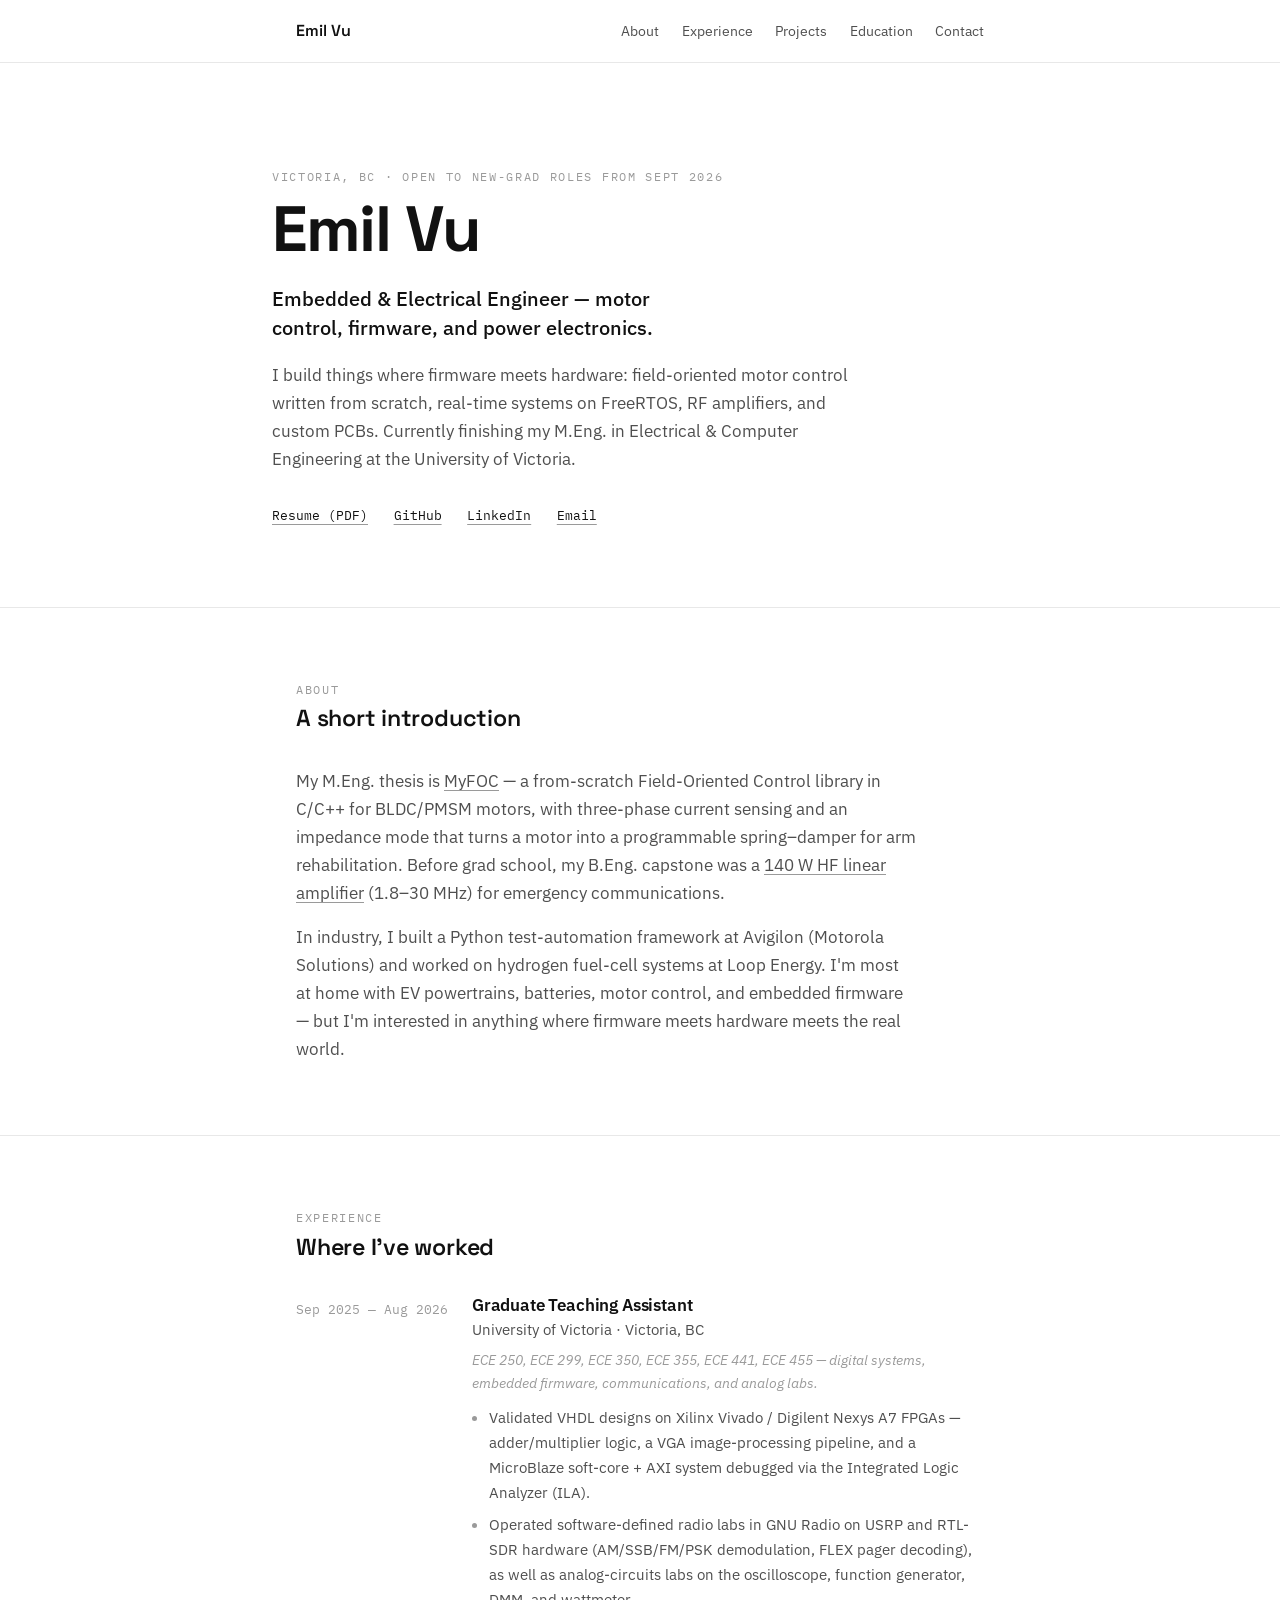
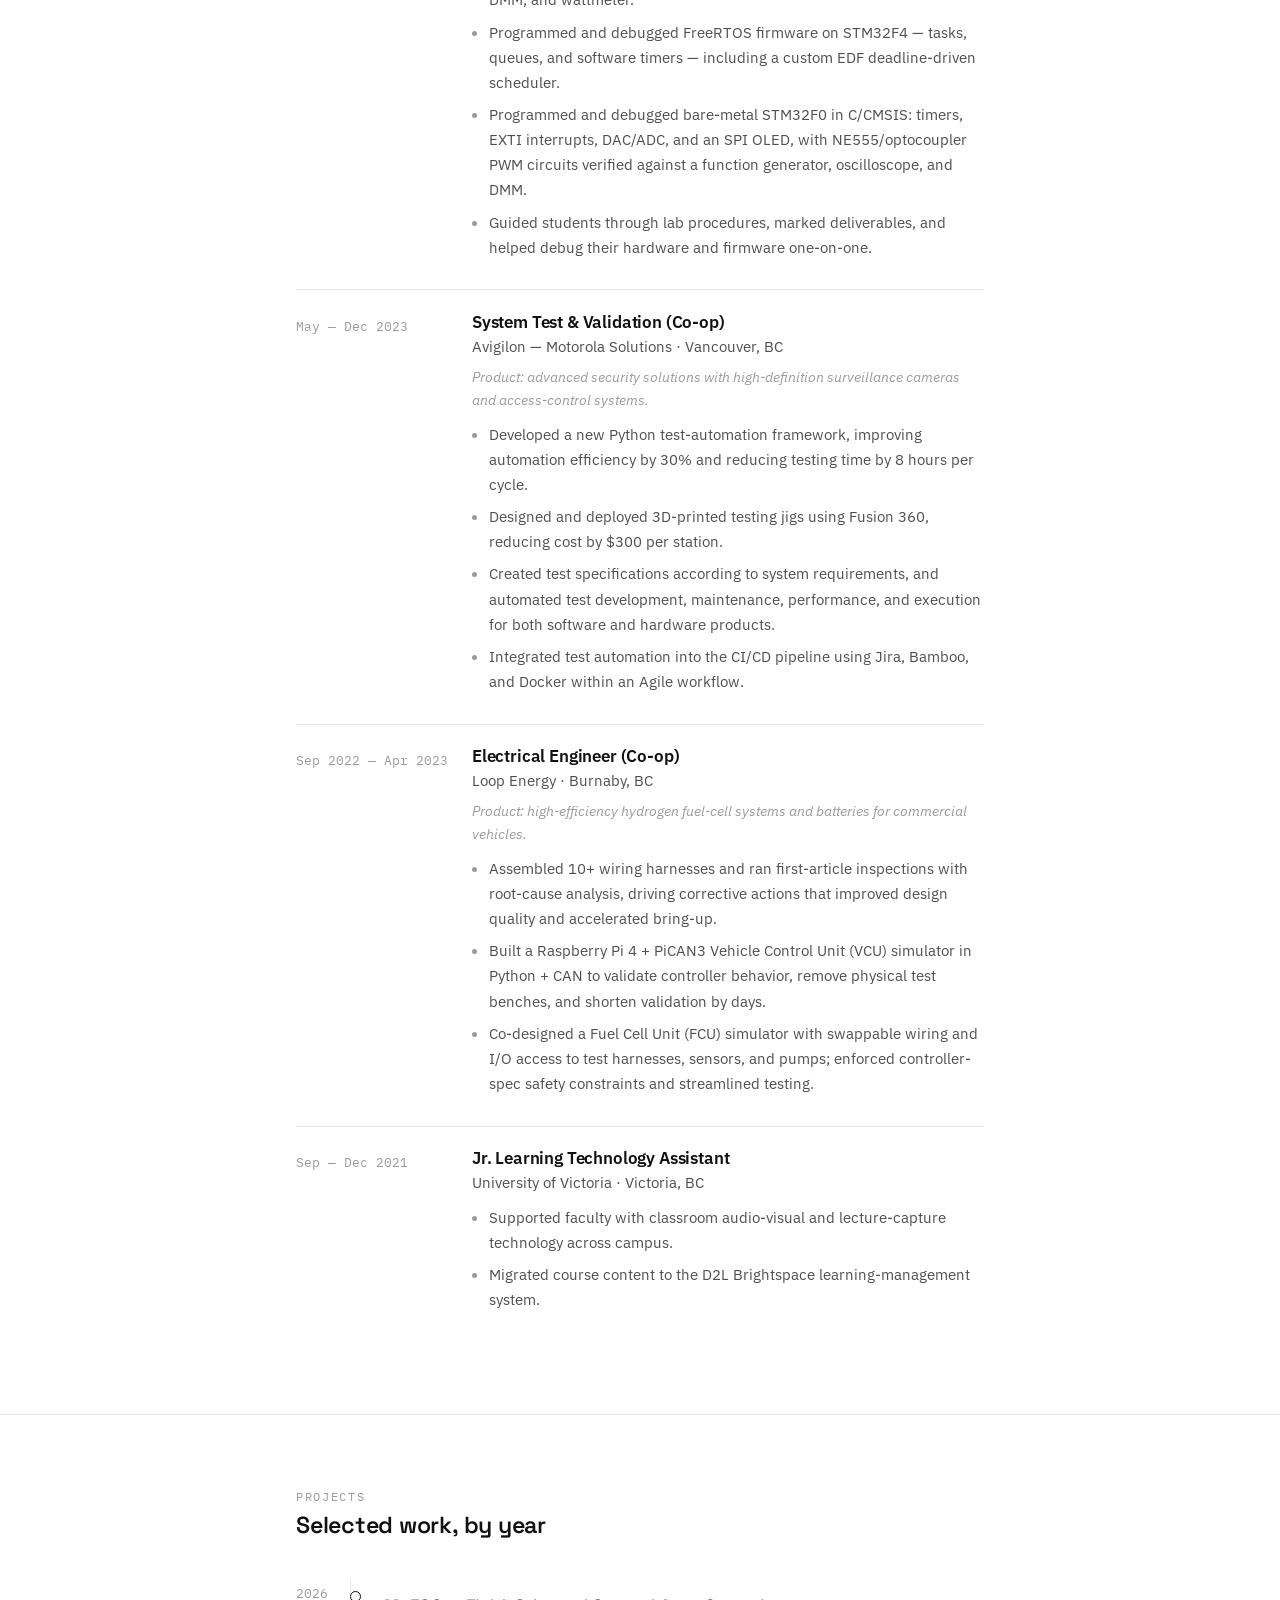
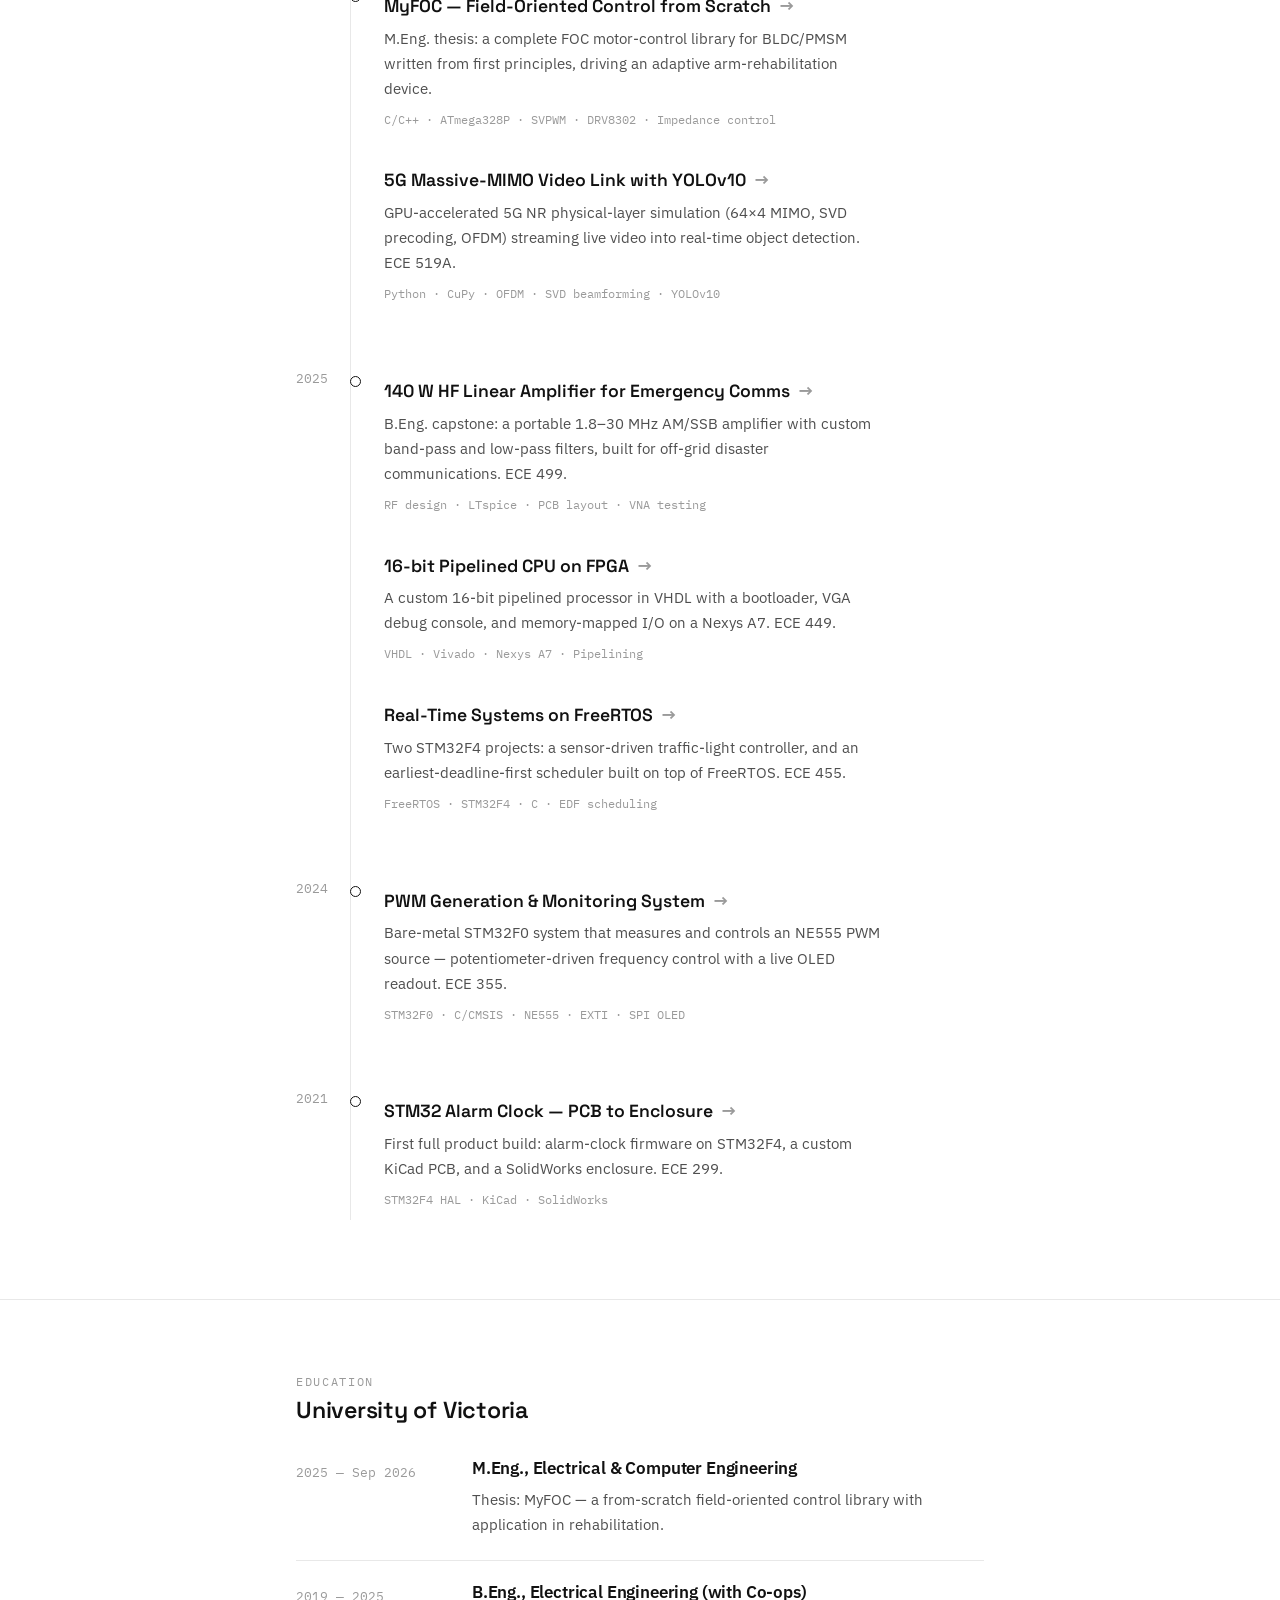
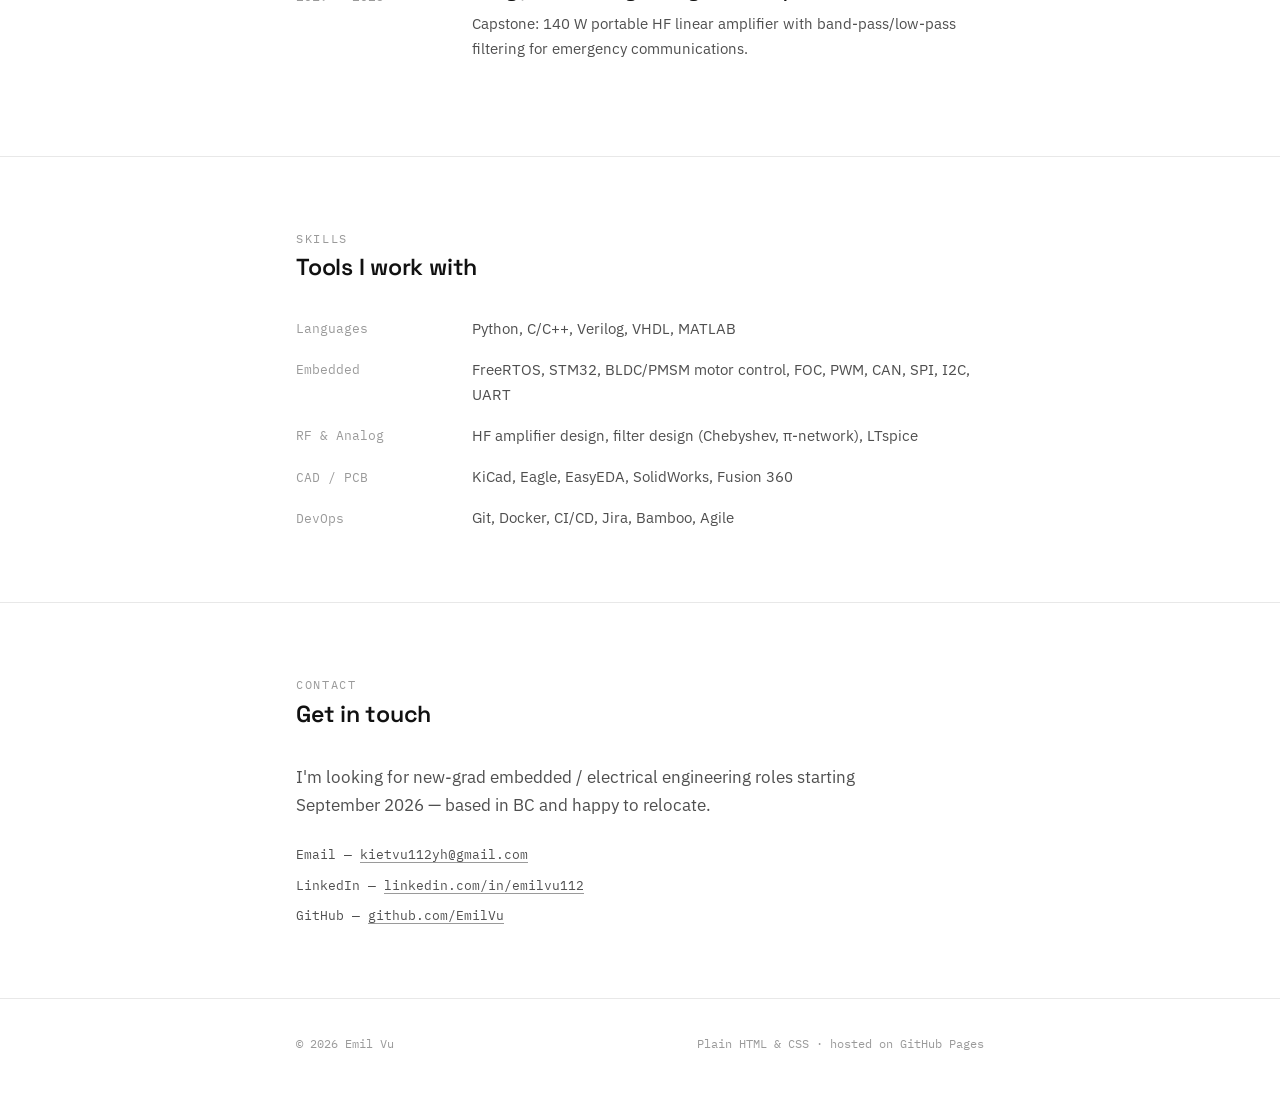
==== index.html @ d977512e "Add files via upload" ====
<!DOCTYPE html>
<html lang="en">
<head>
  <meta charset="UTF-8">
  <meta name="viewport" content="width=device-width, initial-scale=1.0">
  <title>Emil Vu — Embedded &amp; Electrical Engineer</title>
  <meta name="description" content="Emil Vu — Embedded and Electrical Engineer. Motor control (FOC), embedded firmware, and power electronics. MEng ECE at the University of Victoria, graduating September 2026.">
  <link rel="icon" type="image/svg+xml" href="assets/img/favicon.svg">
  <link rel="preconnect" href="https://fonts.googleapis.com">
  <link rel="preconnect" href="https://fonts.gstatic.com" crossorigin>
  <link href="https://fonts.googleapis.com/css2?family=Space+Grotesk:wght@500;600;700&family=IBM+Plex+Sans:wght@400;500;600&family=IBM+Plex+Mono:wght@400;500&display=swap" rel="stylesheet">
  <link rel="stylesheet" href="assets/css/style.css">
</head>
<body>

  <nav class="nav" aria-label="Main">
    <div class="nav-inner">
      <a class="nav-name" href="index.html">Emil Vu</a>
      <div class="nav-links">
        <a href="#about">About</a>
        <a href="#experience">Experience</a>
        <a href="#projects">Projects</a>
        <a href="#education">Education</a>
        <a href="#contact">Contact</a>
      </div>
    </div>
  </nav>

  <header class="hero wrap">
    <p class="kicker reveal">Victoria, BC · Open to new-grad roles from Sept 2026</p>
    <h1 class="reveal">Emil Vu</h1>
    <p class="tagline reveal">Embedded &amp; Electrical Engineer — motor control, firmware, and power electronics.</p>
    <p class="blurb reveal">
      I build things where firmware meets hardware: field-oriented motor control written
      from scratch, real-time systems on FreeRTOS, RF amplifiers, and custom PCBs.
      Currently finishing my M.Eng. in Electrical &amp; Computer Engineering at the
      University of Victoria.
    </p>
    <div class="hero-links reveal">
      <a href="assets/Emil_Vu_Resume.pdf">Resume (PDF)</a>
      <a href="https://github.com/EmilVu" target="_blank" rel="noopener">GitHub</a>
      <a href="https://linkedin.com/in/emilvu112" target="_blank" rel="noopener">LinkedIn</a>
      <a href="mailto:kietvu112yh@gmail.com">Email</a>
    </div>
  </header>

  <section id="about" class="section">
    <div class="wrap">
      <p class="kicker">About</p>
      <h2>A short introduction</h2>
      <p style="color:var(--ink-2); max-width:62ch; margin-bottom:1rem;">
        My M.Eng. thesis is <a href="projects/myfoc.html">MyFOC</a> — a from-scratch
        Field-Oriented Control library in C/C++ for BLDC/PMSM motors, with three-phase
        current sensing and an impedance mode that turns a motor into a programmable
        spring–damper for arm rehabilitation. Before grad school, my B.Eng. capstone was a
        <a href="projects/ece499-hf-amplifier.html">140&nbsp;W HF linear amplifier</a>
        (1.8–30&nbsp;MHz) for emergency communications.
      </p>
      <p style="color:var(--ink-2); max-width:62ch;">
        In industry, I built a Python test-automation framework at Avigilon (Motorola
        Solutions) and worked on hydrogen fuel-cell systems at Loop Energy. I'm most at
        home with EV powertrains, batteries, motor control, and embedded firmware — but
        I'm interested in anything where firmware meets hardware meets the real world.
      </p>
    </div>
  </section>

  <section id="experience" class="section">
    <div class="wrap">
      <p class="kicker">Experience</p>
      <h2>Where I've worked</h2>
      <div class="rows">

        <div class="row reveal">
          <div class="when">Sep 2025 — Aug 2026</div>
          <div>
            <h3>Graduate Teaching Assistant</h3>
            <p class="org">University of Victoria · Victoria, BC</p>
            <p class="product">ECE 250, ECE 299, ECE 350, ECE 355, ECE 441, ECE 455 — digital systems, embedded firmware, communications, and analog labs.</p>
            <ul>
              <li>Validated VHDL designs on Xilinx Vivado / Digilent Nexys A7 FPGAs — adder/multiplier logic, a VGA image-processing pipeline, and a MicroBlaze soft-core + AXI system debugged via the Integrated Logic Analyzer (ILA).</li>
              <li>Operated software-defined radio labs in GNU Radio on USRP and RTL-SDR hardware (AM/SSB/FM/PSK demodulation, FLEX pager decoding), as well as analog-circuits labs on the oscilloscope, function generator, DMM, and wattmeter.</li>
              <li>Programmed and debugged FreeRTOS firmware on STM32F4 — tasks, queues, and software timers — including a custom EDF deadline-driven scheduler.</li>
              <li>Programmed and debugged bare-metal STM32F0 in C/CMSIS: timers, EXTI interrupts, DAC/ADC, and an SPI OLED, with NE555/optocoupler PWM circuits verified against a function generator, oscilloscope, and DMM.</li>
              <li>Guided students through lab procedures, marked deliverables, and helped debug their hardware and firmware one-on-one.</li>
            </ul>
          </div>
        </div>

        <div class="row reveal">
          <div class="when">May — Dec 2023</div>
          <div>
            <h3>System Test &amp; Validation (Co-op)</h3>
            <p class="org">Avigilon — Motorola Solutions · Vancouver, BC</p>
            <p class="product">Product: advanced security solutions with high-definition surveillance cameras and access-control systems.</p>
            <ul>
              <li>Developed a new Python test-automation framework, improving automation efficiency by 30% and reducing testing time by 8 hours per cycle.</li>
              <li>Designed and deployed 3D-printed testing jigs using Fusion 360, reducing cost by $300 per station.</li>
              <li>Created test specifications according to system requirements, and automated test development, maintenance, performance, and execution for both software and hardware products.</li>
              <li>Integrated test automation into the CI/CD pipeline using Jira, Bamboo, and Docker within an Agile workflow.</li>
            </ul>
          </div>
        </div>

        <div class="row reveal">
          <div class="when">Sep 2022 — Apr 2023</div>
          <div>
            <h3>Electrical Engineer (Co-op)</h3>
            <p class="org">Loop Energy · Burnaby, BC</p>
            <p class="product">Product: high-efficiency hydrogen fuel-cell systems and batteries for commercial vehicles.</p>
            <ul>
              <li>Assembled 10+ wiring harnesses and ran first-article inspections with root-cause analysis, driving corrective actions that improved design quality and accelerated bring-up.</li>
              <li>Built a Raspberry Pi 4 + PiCAN3 Vehicle Control Unit (VCU) simulator in Python + CAN to validate controller behavior, remove physical test benches, and shorten validation by days.</li>
              <li>Co-designed a Fuel Cell Unit (FCU) simulator with swappable wiring and I/O access to test harnesses, sensors, and pumps; enforced controller-spec safety constraints and streamlined testing.</li>
            </ul>
          </div>
        </div>

        <div class="row reveal">
          <div class="when">Sep — Dec 2021</div>
          <div>
            <h3>Jr. Learning Technology Assistant</h3>
            <p class="org">University of Victoria · Victoria, BC</p>
            <ul>
              <li>Supported faculty with classroom audio-visual and lecture-capture technology across campus.</li>
              <li>Migrated course content to the D2L Brightspace learning-management system.</li>
            </ul>
          </div>
        </div>

      </div>
    </div>
  </section>

  <section id="projects" class="section">
    <div class="wrap">
      <p class="kicker">Projects</p>
      <h2>Selected work, by year</h2>

      <div class="timeline">

        <div class="year-group reveal">
          <span class="year">2026</span>

          <a class="proj" href="projects/myfoc.html">
            <span class="p-title">MyFOC — Field-Oriented Control from Scratch <span class="arrow">→</span></span>
            <p class="p-desc">M.Eng. thesis: a complete FOC motor-control library for BLDC/PMSM written from first principles, driving an adaptive arm-rehabilitation device.</p>
            <p class="p-tags">C/C++ · ATmega328P · SVPWM · DRV8302 · Impedance control</p>
          </a>

          <a class="proj" href="projects/ece519a-5g-mimo-yolo.html">
            <span class="p-title">5G Massive-MIMO Video Link with YOLOv10 <span class="arrow">→</span></span>
            <p class="p-desc">GPU-accelerated 5G NR physical-layer simulation (64×4 MIMO, SVD precoding, OFDM) streaming live video into real-time object detection. ECE 519A.</p>
            <p class="p-tags">Python · CuPy · OFDM · SVD beamforming · YOLOv10</p>
          </a>
        </div>

        <div class="year-group reveal">
          <span class="year">2025</span>

          <a class="proj" href="projects/ece499-hf-amplifier.html">
            <span class="p-title">140 W HF Linear Amplifier for Emergency Comms <span class="arrow">→</span></span>
            <p class="p-desc">B.Eng. capstone: a portable 1.8–30 MHz AM/SSB amplifier with custom band-pass and low-pass filters, built for off-grid disaster communications. ECE 499.</p>
            <p class="p-tags">RF design · LTspice · PCB layout · VNA testing</p>
          </a>

          <a class="proj" href="projects/ece449-custom-cpu.html">
            <span class="p-title">16-bit Pipelined CPU on FPGA <span class="arrow">→</span></span>
            <p class="p-desc">A custom 16-bit pipelined processor in VHDL with a bootloader, VGA debug console, and memory-mapped I/O on a Nexys A7. ECE 449.</p>
            <p class="p-tags">VHDL · Vivado · Nexys A7 · Pipelining</p>
          </a>

          <a class="proj" href="projects/ece455-real-time-systems.html">
            <span class="p-title">Real-Time Systems on FreeRTOS <span class="arrow">→</span></span>
            <p class="p-desc">Two STM32F4 projects: a sensor-driven traffic-light controller, and an earliest-deadline-first scheduler built on top of FreeRTOS. ECE 455.</p>
            <p class="p-tags">FreeRTOS · STM32F4 · C · EDF scheduling</p>
          </a>
        </div>

        <div class="year-group reveal">
          <span class="year">2024</span>

          <a class="proj" href="projects/ece355-pwm-system.html">
            <span class="p-title">PWM Generation &amp; Monitoring System <span class="arrow">→</span></span>
            <p class="p-desc">Bare-metal STM32F0 system that measures and controls an NE555 PWM source — potentiometer-driven frequency control with a live OLED readout. ECE 355.</p>
            <p class="p-tags">STM32F0 · C/CMSIS · NE555 · EXTI · SPI OLED</p>
          </a>
        </div>

        <div class="year-group reveal">
          <span class="year">2021</span>

          <a class="proj" href="projects/ece299-alarm-clock.html">
            <span class="p-title">STM32 Alarm Clock — PCB to Enclosure <span class="arrow">→</span></span>
            <p class="p-desc">First full product build: alarm-clock firmware on STM32F4, a custom KiCad PCB, and a SolidWorks enclosure. ECE 299.</p>
            <p class="p-tags">STM32F4 HAL · KiCad · SolidWorks</p>
          </a>
        </div>

      </div>
    </div>
  </section>

  <section id="education" class="section">
    <div class="wrap">
      <p class="kicker">Education</p>
      <h2>University of Victoria</h2>
      <div class="rows">
        <div class="row reveal">
          <div class="when">2025 — Sep 2026</div>
          <div>
            <h3>M.Eng., Electrical &amp; Computer Engineering</h3>
            <p class="desc">Thesis: MyFOC — a from-scratch field-oriented control library with application in rehabilitation.</p>
          </div>
        </div>
        <div class="row reveal">
          <div class="when">2019 — 2025</div>
          <div>
            <h3>B.Eng., Electrical Engineering (with Co-ops)</h3>
            <p class="desc">Capstone: 140 W portable HF linear amplifier with band-pass/low-pass filtering for emergency communications.</p>
          </div>
        </div>
      </div>
    </div>
  </section>

  <section id="skills" class="section">
    <div class="wrap">
      <p class="kicker">Skills</p>
      <h2>Tools I work with</h2>
      <div class="skills">
        <div class="skill reveal"><span class="k">Languages</span><span class="v">Python, C/C++, Verilog, VHDL, MATLAB</span></div>
        <div class="skill reveal"><span class="k">Embedded</span><span class="v">FreeRTOS, STM32, BLDC/PMSM motor control, FOC, PWM, CAN, SPI, I2C, UART</span></div>
        <div class="skill reveal"><span class="k">RF &amp; Analog</span><span class="v">HF amplifier design, filter design (Chebyshev, π-network), LTspice</span></div>
        <div class="skill reveal"><span class="k">CAD / PCB</span><span class="v">KiCad, Eagle, EasyEDA, SolidWorks, Fusion 360</span></div>
        <div class="skill reveal"><span class="k">DevOps</span><span class="v">Git, Docker, CI/CD, Jira, Bamboo, Agile</span></div>
      </div>
    </div>
  </section>

  <section id="contact" class="section">
    <div class="wrap">
      <p class="kicker">Contact</p>
      <h2>Get in touch</h2>
      <p style="color:var(--ink-2); max-width:56ch; margin-bottom:1.6rem;">
        I'm looking for new-grad embedded / electrical engineering roles starting
        September 2026 — based in BC and happy to relocate.
      </p>
      <div class="contact-list">
        <p class="mono">Email — <a href="mailto:kietvu112yh@gmail.com">kietvu112yh@gmail.com</a></p>
        <p class="mono">LinkedIn — <a href="https://linkedin.com/in/emilvu112" target="_blank" rel="noopener">linkedin.com/in/emilvu112</a></p>
        <p class="mono">GitHub — <a href="https://github.com/EmilVu" target="_blank" rel="noopener">github.com/EmilVu</a></p>
      </div>
    </div>
  </section>

  <footer class="footer">
    <div class="wrap">
      <p>© <span id="year">2026</span> Emil Vu</p>
      <p>Plain HTML &amp; CSS · hosted on GitHub Pages</p>
    </div>
  </footer>

  <script src="assets/js/main.js"></script>
</body>
</html>
---- assets/css/style.css ----
/* ============================================================
   Emil Vu — Portfolio
   Plain CSS, no build step. Edit freely.
   Palette: strict black & white.
   Type: Space Grotesk (display) · IBM Plex Sans (body) · IBM Plex Mono (meta)
   ============================================================ */

:root {
  --bg:      #ffffff;
  --ink:     #111111;   /* primary text */
  --ink-2:   #4f4f4f;   /* secondary text */
  --ink-3:   #9a9a9a;   /* meta / faint */
  --line:    #e8e8e8;   /* hairlines */
  --hover:   #fafafa;   /* row hover wash */

  --font-display: "Space Grotesk", sans-serif;
  --font-body:    "IBM Plex Sans", sans-serif;
  --font-mono:    "IBM Plex Mono", monospace;

  --w: 46rem;           /* content column */
  --pad: 1.5rem;
}

/* ---------- base ---------- */
* { box-sizing: border-box; margin: 0; padding: 0; }

html { scroll-behavior: smooth; }
@media (prefers-reduced-motion: reduce) {
  html { scroll-behavior: auto; }
}

body {
  background: var(--bg);
  color: var(--ink);
  font-family: var(--font-body);
  font-size: 1.0625rem;              /* 17px */
  line-height: 1.65;
  -webkit-font-smoothing: antialiased;
}

.wrap { max-width: var(--w); margin: 0 auto; padding: 0 var(--pad); }

a { color: inherit; text-decoration: none; }
p a, li a, .link {
  text-decoration: underline;
  text-underline-offset: 3px;
  text-decoration-color: var(--ink-3);
  transition: text-decoration-color .15s ease;
}
p a:hover, li a:hover, .link:hover { text-decoration-color: var(--ink); }

:focus-visible { outline: 2px solid var(--ink); outline-offset: 3px; border-radius: 2px; }

::selection { background: var(--ink); color: var(--bg); }

img, video { max-width: 100%; height: auto; display: block; }

/* ---------- type ---------- */
h1, h2, h3 { font-family: var(--font-display); font-weight: 600; line-height: 1.15; letter-spacing: -0.01em; }

.kicker {
  font-family: var(--font-mono);
  font-size: .75rem;
  letter-spacing: .14em;
  text-transform: uppercase;
  color: var(--ink-3);
}

.mono { font-family: var(--font-mono); font-size: .8125rem; color: var(--ink-2); }

/* ---------- nav ---------- */
.nav {
  border-bottom: 1px solid var(--line);
  background: var(--bg);
}
.nav-inner {
  display: flex; align-items: baseline; justify-content: space-between;
  gap: 1rem; flex-wrap: wrap;
  padding: 1.1rem var(--pad);
  max-width: var(--w); margin: 0 auto;
}
.nav-name { font-family: var(--font-display); font-weight: 600; font-size: 1rem; }
.nav-links { display: flex; gap: 1.4rem; flex-wrap: wrap; }
.nav-links a {
  font-size: .875rem; color: var(--ink-2);
  transition: color .15s ease;
}
.nav-links a:hover, .nav-links a[aria-current="page"] { color: var(--ink); }

/* ---------- hero ---------- */
.hero { padding: 6.5rem 0 5rem; }
.hero h1 {
  font-size: clamp(2.6rem, 7vw, 4rem);
  font-weight: 700;
  letter-spacing: -0.02em;
  margin: .4rem 0 1.1rem;
}
.hero .tagline { font-size: 1.25rem; color: var(--ink); max-width: 34ch; line-height: 1.45; font-weight: 500; }
.hero .blurb { margin-top: 1.2rem; color: var(--ink-2); max-width: 58ch; }
.hero-links { margin-top: 2rem; display: flex; gap: 1.6rem; flex-wrap: wrap; }
.hero-links a {
  font-family: var(--font-mono); font-size: .8125rem;
  text-decoration: underline; text-underline-offset: 4px;
  text-decoration-color: var(--ink-3);
}
.hero-links a:hover { text-decoration-color: var(--ink); }

/* ---------- sections ---------- */
.section { padding: 4.5rem 0; border-top: 1px solid var(--line); }
.section h2 { font-size: 1.45rem; margin: .35rem 0 2.2rem; }

/* ---------- experience & education rows ---------- */
.rows { display: grid; gap: 0; }
.row {
  display: grid;
  grid-template-columns: 9.5rem 1fr;
  gap: 1.5rem;
  padding: 1.4rem 0;
  border-top: 1px solid var(--line);
}
.rows .row:first-child { border-top: none; padding-top: 0; }
.row .when { font-family: var(--font-mono); font-size: .8125rem; color: var(--ink-3); padding-top: .2rem; }
.row h3 { font-size: 1.05rem; font-weight: 600; font-family: var(--font-body); }
.row .org { color: var(--ink-2); font-size: .95rem; margin-top: .1rem; }
.row .desc { color: var(--ink-2); margin-top: .55rem; font-size: .95rem; max-width: 56ch; }
.row .product { color: var(--ink-3); font-size: .875rem; margin-top: .45rem; font-style: italic; }
.row ul { margin: .6rem 0 0 1.05rem; color: var(--ink-2); font-size: .95rem; max-width: 58ch; }
.row li { margin-bottom: .45rem; }
.row li::marker { color: var(--ink-3); }

/* ---------- projects timeline (the year spine) ---------- */
.timeline { position: relative; padding-left: 5.5rem; }
.timeline::before {
  content: "";
  position: absolute; left: 3.4rem; top: .4rem; bottom: .4rem;
  width: 1px; background: var(--line);
}
.year-group { position: relative; padding: 0 0 2.4rem; }
.year-group:last-child { padding-bottom: 0; }
.year {
  position: absolute; left: -5.5rem; top: .55rem;
  width: 3.4rem;
  font-family: var(--font-mono); font-size: .8125rem; color: var(--ink-3);
}
.year-group::before {           /* tick on the spine */
  content: "";
  position: absolute; left: -2.1rem; top: 1.05rem;
  width: 9px; height: 9px; border-radius: 50%;
  background: var(--bg); border: 1.5px solid var(--ink);
}

.proj {
  display: block;
  padding: 1.05rem 1.1rem;
  margin: 0 -1.1rem;
  border-radius: 6px;
  transition: background .15s ease;
}
.proj:hover { background: var(--hover); }
.proj + .proj { margin-top: .15rem; }
.proj .p-title {
  font-family: var(--font-display); font-weight: 600; font-size: 1.1rem;
  display: flex; align-items: baseline; gap: .5rem;
}
.proj .p-title .arrow { font-family: var(--font-body); color: var(--ink-3); transition: transform .15s ease, color .15s ease; }
.proj:hover .arrow { transform: translateX(3px); color: var(--ink); }
.proj .p-desc { color: var(--ink-2); font-size: .95rem; margin-top: .3rem; max-width: 56ch; }
.proj .p-tags { margin-top: .55rem; font-family: var(--font-mono); font-size: .75rem; color: var(--ink-3); }

/* ---------- skills ---------- */
.skills { display: grid; gap: 1rem; }
.skill { display: grid; grid-template-columns: 9.5rem 1fr; gap: 1.5rem; }
.skill .k { font-family: var(--font-mono); font-size: .8125rem; color: var(--ink-3); padding-top: .15rem; }
.skill .v { color: var(--ink-2); font-size: .95rem; }

/* ---------- contact ---------- */
.contact-list { display: grid; gap: .55rem; }
.contact-list .mono a { text-decoration: underline; text-underline-offset: 3px; text-decoration-color: var(--ink-3); }
.contact-list .mono a:hover { text-decoration-color: var(--ink); }

/* ---------- footer ---------- */
.footer { border-top: 1px solid var(--line); padding: 2.2rem 0 3rem; }
.footer .wrap { display: flex; justify-content: space-between; gap: 1rem; flex-wrap: wrap; }
.footer p { font-family: var(--font-mono); font-size: .75rem; color: var(--ink-3); }

/* ============================================================
   Project pages
   ============================================================ */
.crumb { padding: 2.2rem 0 0; }
.crumb a { font-family: var(--font-mono); font-size: .8125rem; color: var(--ink-2); }
.crumb a:hover { color: var(--ink); }

.p-head { padding: 2.2rem 0 2.6rem; }
.p-head h1 { font-size: clamp(1.9rem, 5vw, 2.6rem); margin: .5rem 0 .9rem; letter-spacing: -0.015em; }
.p-head .dek { color: var(--ink-2); font-size: 1.1rem; max-width: 56ch; }

.figure { margin: 0 0 2.8rem; }
.figure img, .figure video { border: 1px solid var(--line); border-radius: 6px; width: 100%; }
.figure img.tall { max-height: 560px; width: auto; margin: 0 auto; }
.figure figcaption { font-family: var(--font-mono); font-size: .75rem; color: var(--ink-3); margin-top: .6rem; }

.p-body { padding-bottom: 1rem; }
.p-body h2 { font-size: 1.2rem; margin: 2.6rem 0 1rem; }
.p-body p { color: var(--ink-2); margin-bottom: 1rem; max-width: 62ch; }
.p-body ul { margin: 0 0 1rem 1.1rem; color: var(--ink-2); max-width: 62ch; }
.p-body li { margin-bottom: .45rem; }
.p-body li::marker { color: var(--ink-3); }

.tags { display: flex; flex-wrap: wrap; gap: .5rem; margin: 1.4rem 0 .4rem; }
.tag {
  font-family: var(--font-mono); font-size: .75rem; color: var(--ink-2);
  border: 1px solid var(--line); border-radius: 999px;
  padding: .28rem .7rem;
}

/* files & downloads */
.files { margin: 1rem 0 0; }
.file {
  display: grid;
  grid-template-columns: 1fr auto auto;
  gap: 1rem; align-items: baseline;
  padding: .8rem .2rem;
  border-top: 1px solid var(--line);
}
.files .file:last-child { border-bottom: 1px solid var(--line); }
.file .f-name a { text-decoration: underline; text-underline-offset: 3px; text-decoration-color: var(--ink-3); }
.file .f-name a:hover { text-decoration-color: var(--ink); }
.file .f-kind, .file .f-size { font-family: var(--font-mono); font-size: .75rem; color: var(--ink-3); white-space: nowrap; }
.files-note { font-family: var(--font-mono); font-size: .75rem; color: var(--ink-3); margin-top: .8rem; }

/* prev / next */
.pager { display: flex; justify-content: space-between; gap: 1rem; border-top: 1px solid var(--line); margin-top: 3.5rem; padding: 1.6rem 0 0; }
.pager a { font-family: var(--font-mono); font-size: .8125rem; color: var(--ink-2); }
.pager a:hover { color: var(--ink); }
.pager .spacer { flex: 1; }

/* ---------- reveal on scroll ---------- */
.reveal { opacity: 0; transform: translateY(14px); transition: opacity .5s ease, transform .5s ease; }
.reveal.in { opacity: 1; transform: none; }
@media (prefers-reduced-motion: reduce) {
  .reveal { opacity: 1; transform: none; transition: none; }
}

/* ---------- responsive ---------- */
@media (max-width: 40rem) {
  .hero { padding: 4rem 0 3.5rem; }
  .row, .skill { grid-template-columns: 1fr; gap: .25rem; }
  .row .when { padding-top: 0; }
  .timeline { padding-left: 0; }
  .timeline::before { display: none; }
  .year-group::before { display: none; }
  .year { position: static; width: auto; display: block; margin-bottom: .5rem; padding-bottom: .4rem; border-bottom: 1px solid var(--line); }
  .proj { margin: 0 -.6rem; padding: .9rem .6rem; }
  .file { grid-template-columns: 1fr; gap: .15rem; }
}
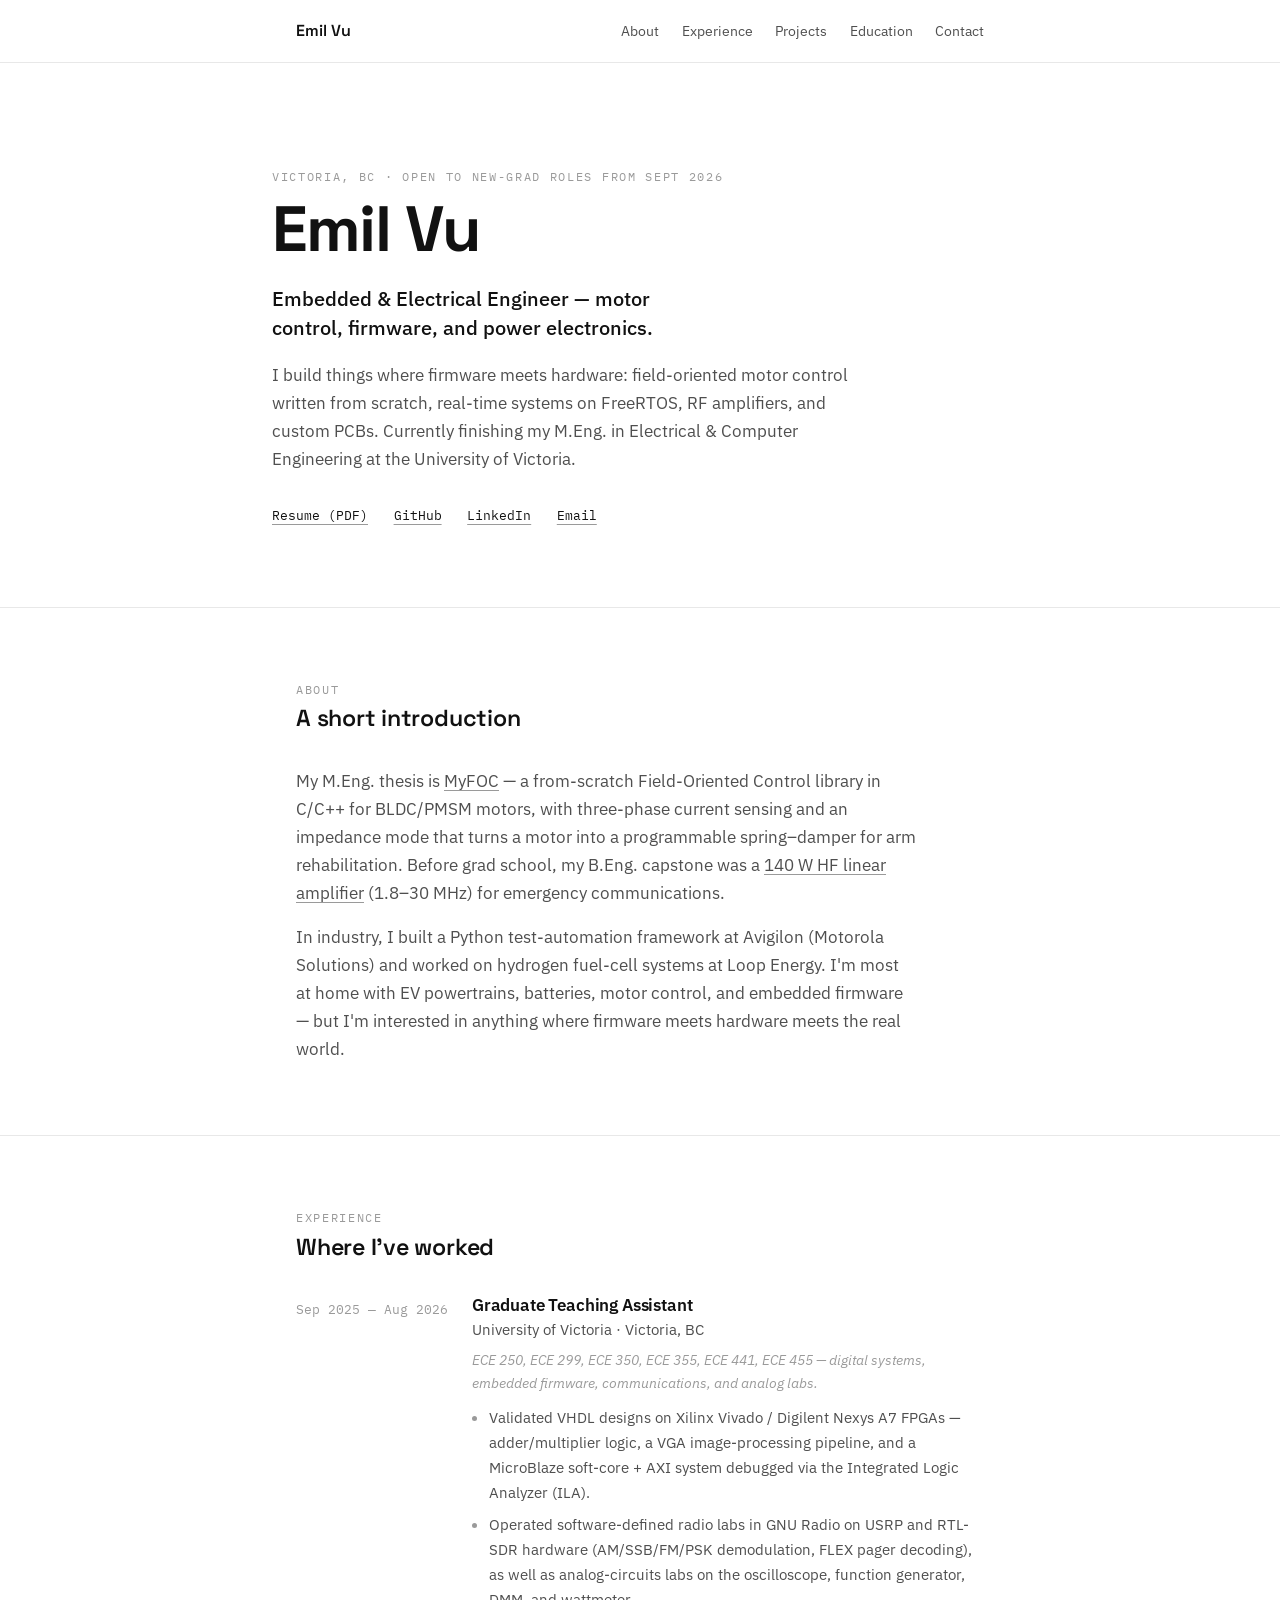
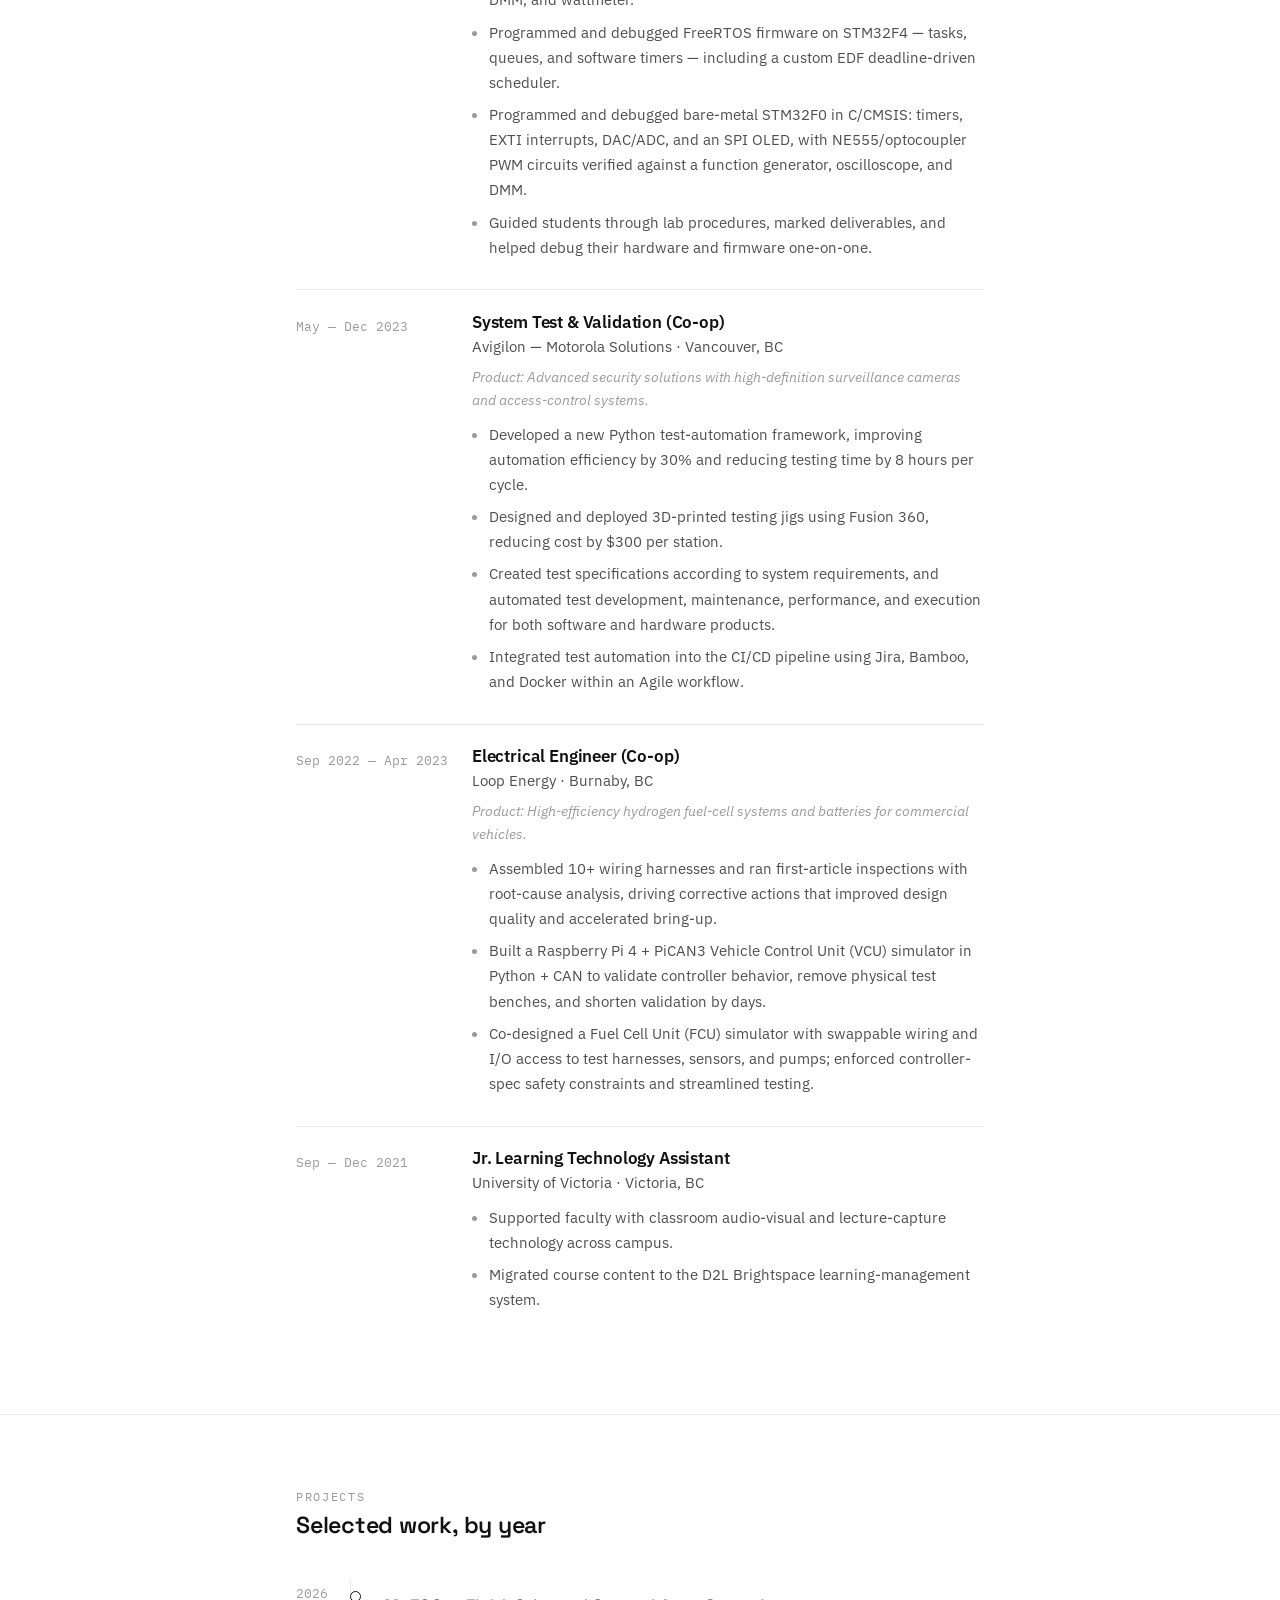
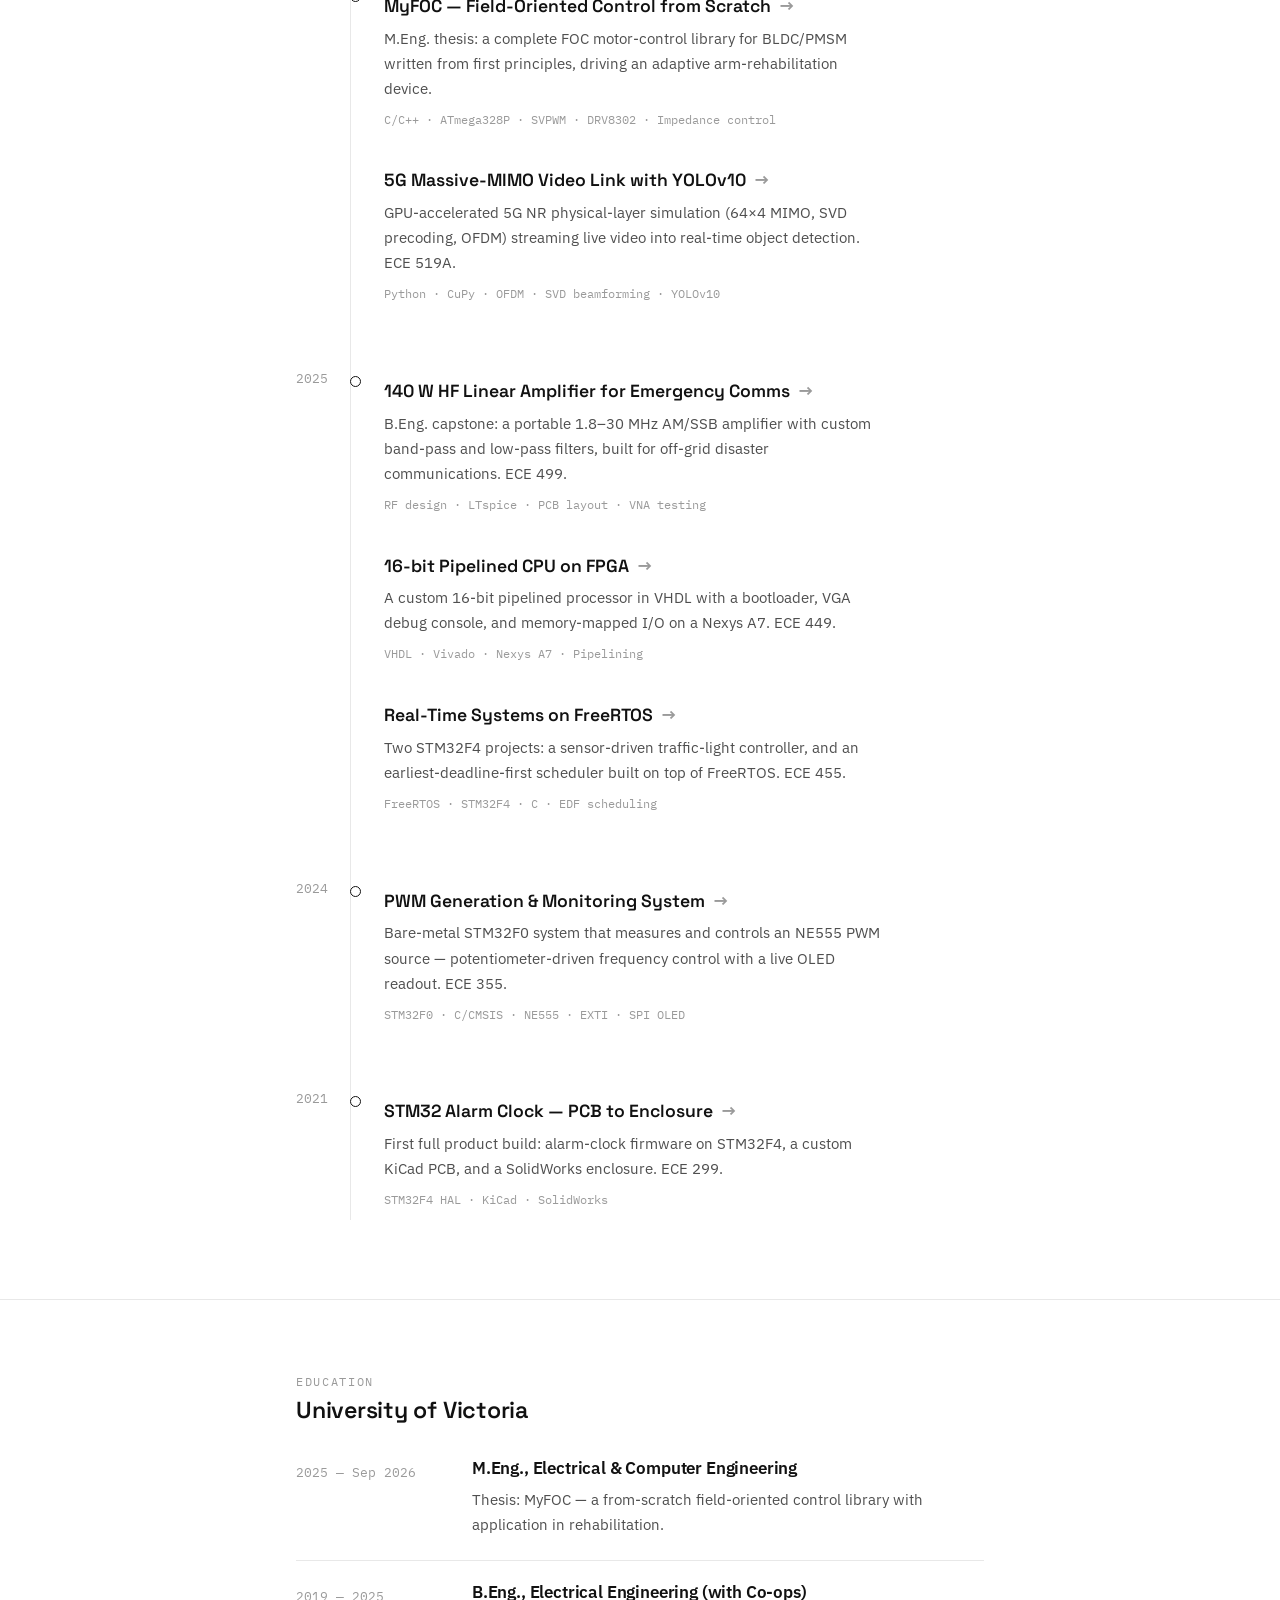
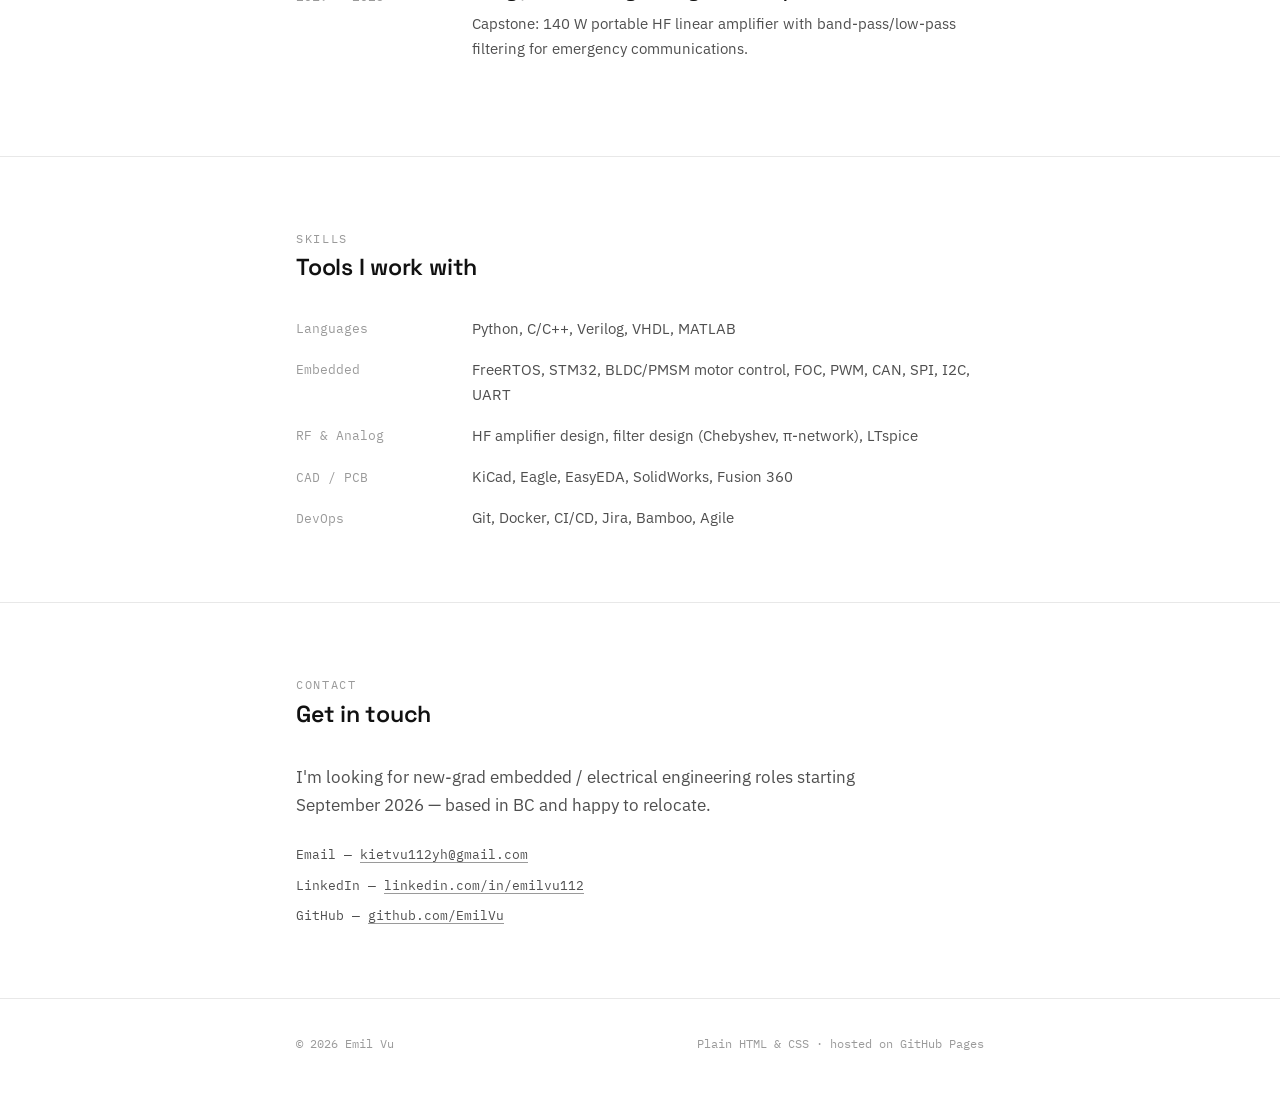
==== commit 481a5aa4: "Correct capitalization in product descriptions" ====
--- a/index.html
+++ b/index.html
@@ -92,7 +92,7 @@
           <div>
             <h3>System Test &amp; Validation (Co-op)</h3>
             <p class="org">Avigilon — Motorola Solutions · Vancouver, BC</p>
-            <p class="product">Product: advanced security solutions with high-definition surveillance cameras and access-control systems.</p>
+            <p class="product">Product: Advanced security solutions with high-definition surveillance cameras and access-control systems.</p>
             <ul>
               <li>Developed a new Python test-automation framework, improving automation efficiency by 30% and reducing testing time by 8 hours per cycle.</li>
               <li>Designed and deployed 3D-printed testing jigs using Fusion 360, reducing cost by $300 per station.</li>
@@ -107,7 +107,7 @@
           <div>
             <h3>Electrical Engineer (Co-op)</h3>
             <p class="org">Loop Energy · Burnaby, BC</p>
-            <p class="product">Product: high-efficiency hydrogen fuel-cell systems and batteries for commercial vehicles.</p>
+            <p class="product">Product: High-efficiency hydrogen fuel-cell systems and batteries for commercial vehicles.</p>
             <ul>
               <li>Assembled 10+ wiring harnesses and ran first-article inspections with root-cause analysis, driving corrective actions that improved design quality and accelerated bring-up.</li>
               <li>Built a Raspberry Pi 4 + PiCAN3 Vehicle Control Unit (VCU) simulator in Python + CAN to validate controller behavior, remove physical test benches, and shorten validation by days.</li>
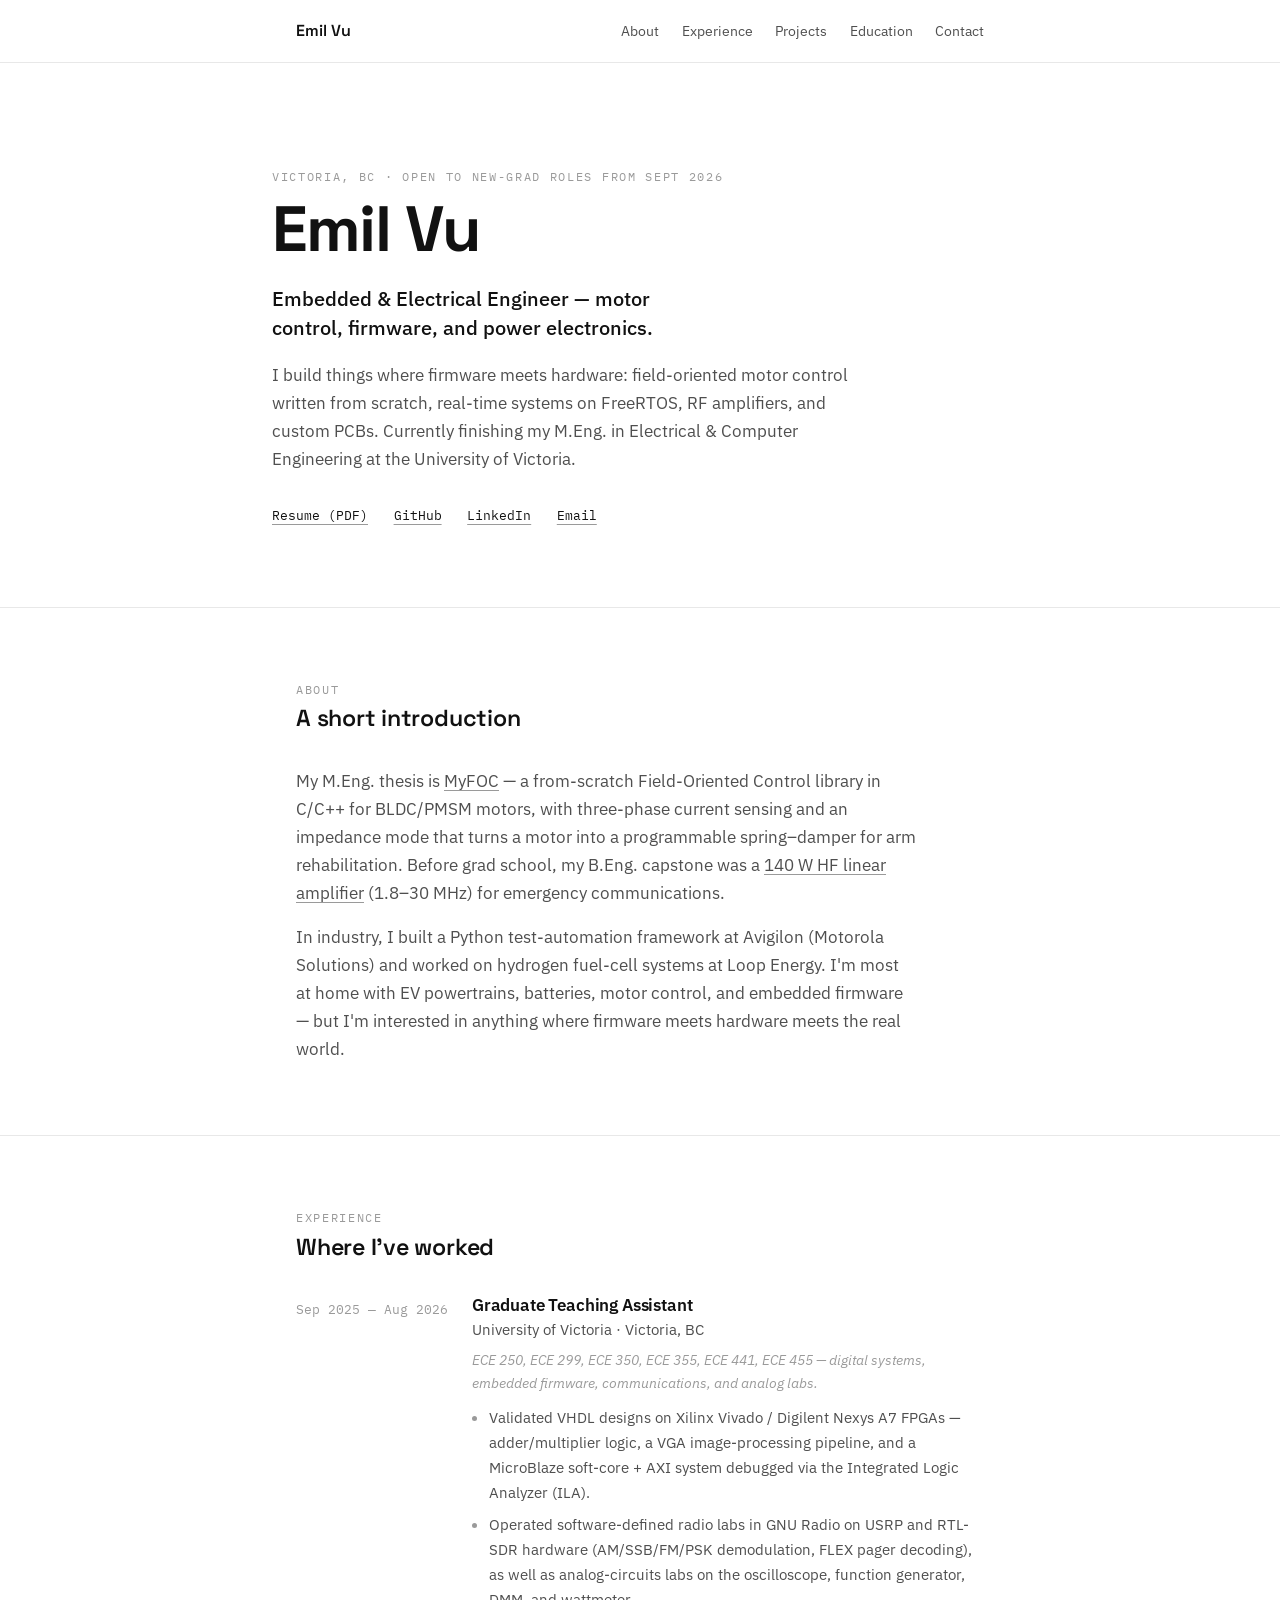
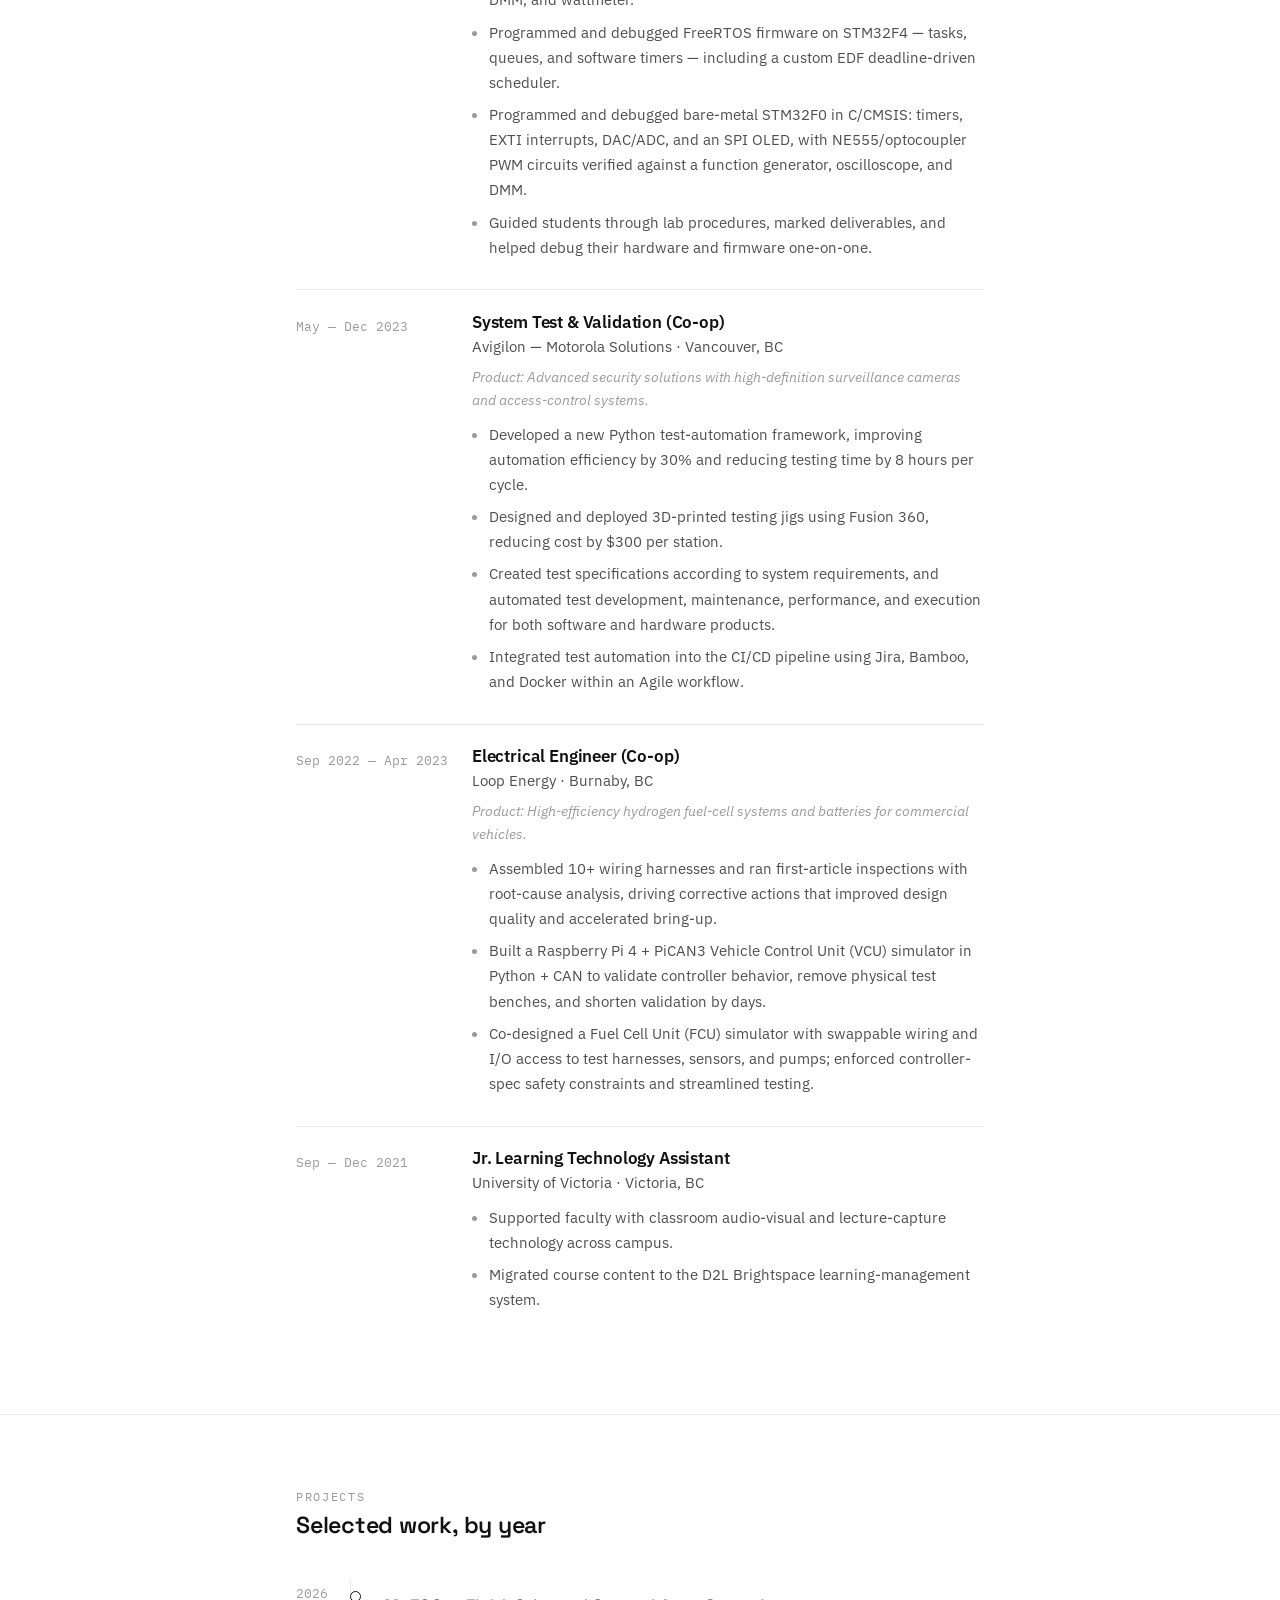
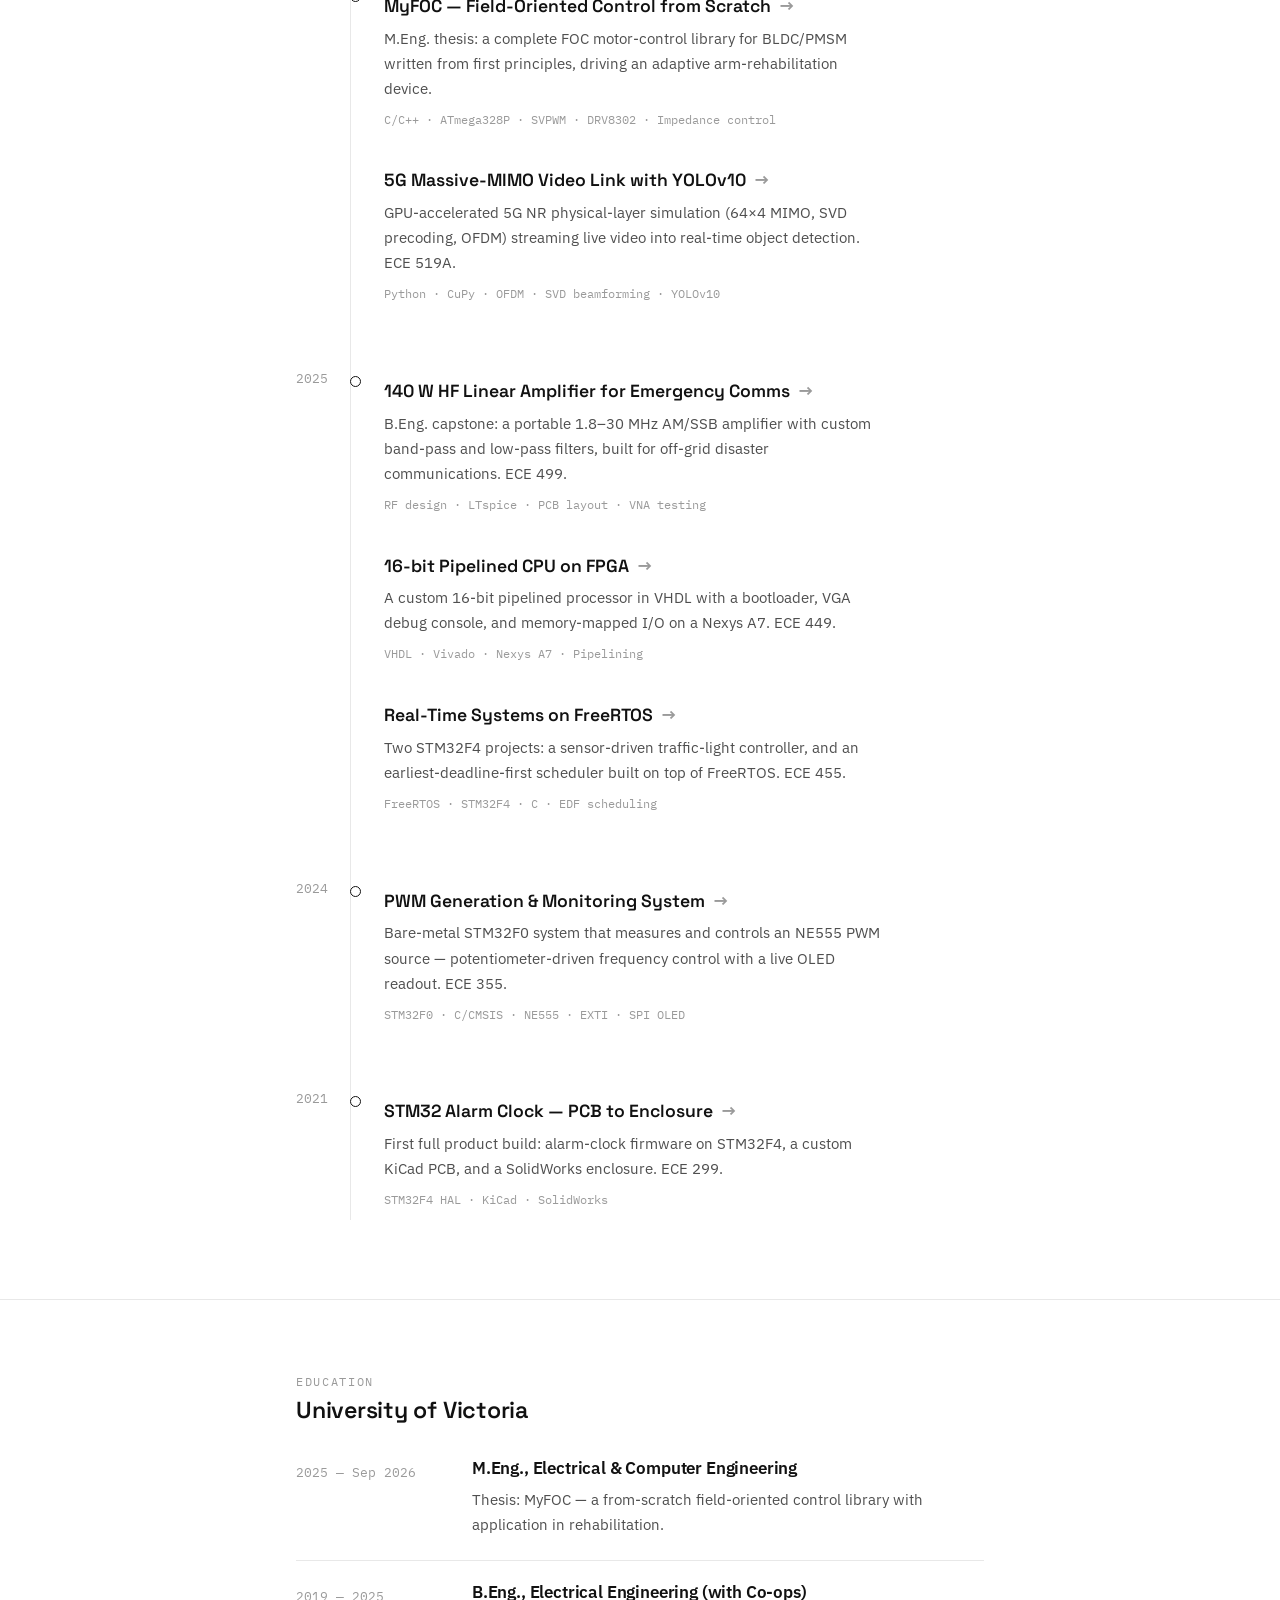
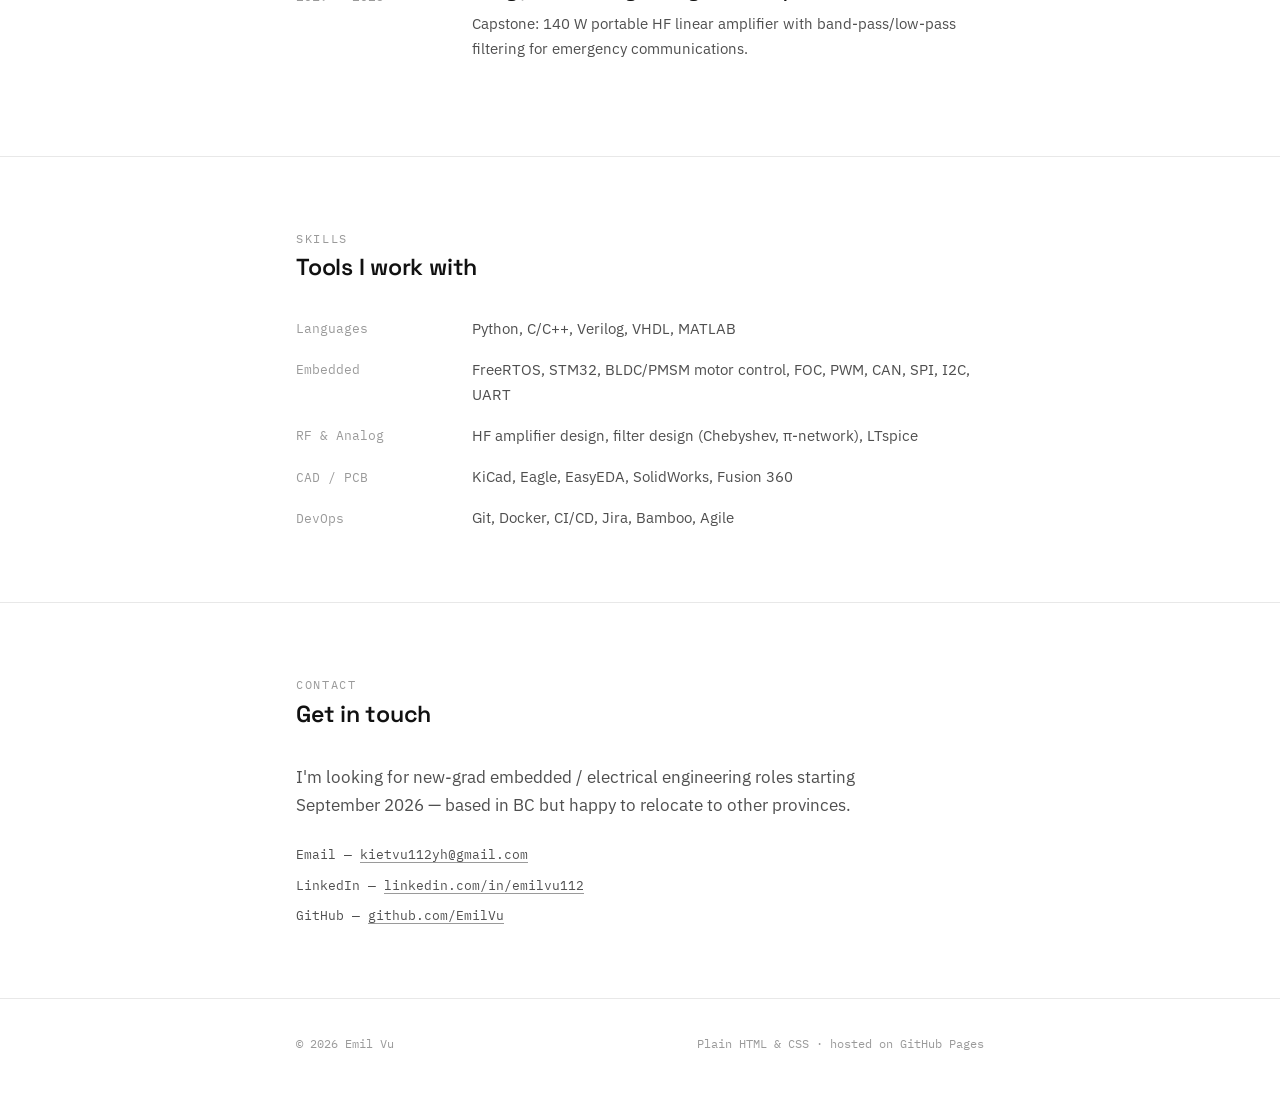
==== commit a02b3d85: "Clarify relocation statement in contact section Updated relocation statement for clarity." ====
--- a/index.html
+++ b/index.html
@@ -244,7 +244,7 @@
       <h2>Get in touch</h2>
       <p style="color:var(--ink-2); max-width:56ch; margin-bottom:1.6rem;">
         I'm looking for new-grad embedded / electrical engineering roles starting
-        September 2026 — based in BC and happy to relocate.
+        September 2026 — based in BC but happy to relocate to other provinces.
       </p>
       <div class="contact-list">
         <p class="mono">Email — <a href="mailto:kietvu112yh@gmail.com">kietvu112yh@gmail.com</a></p>
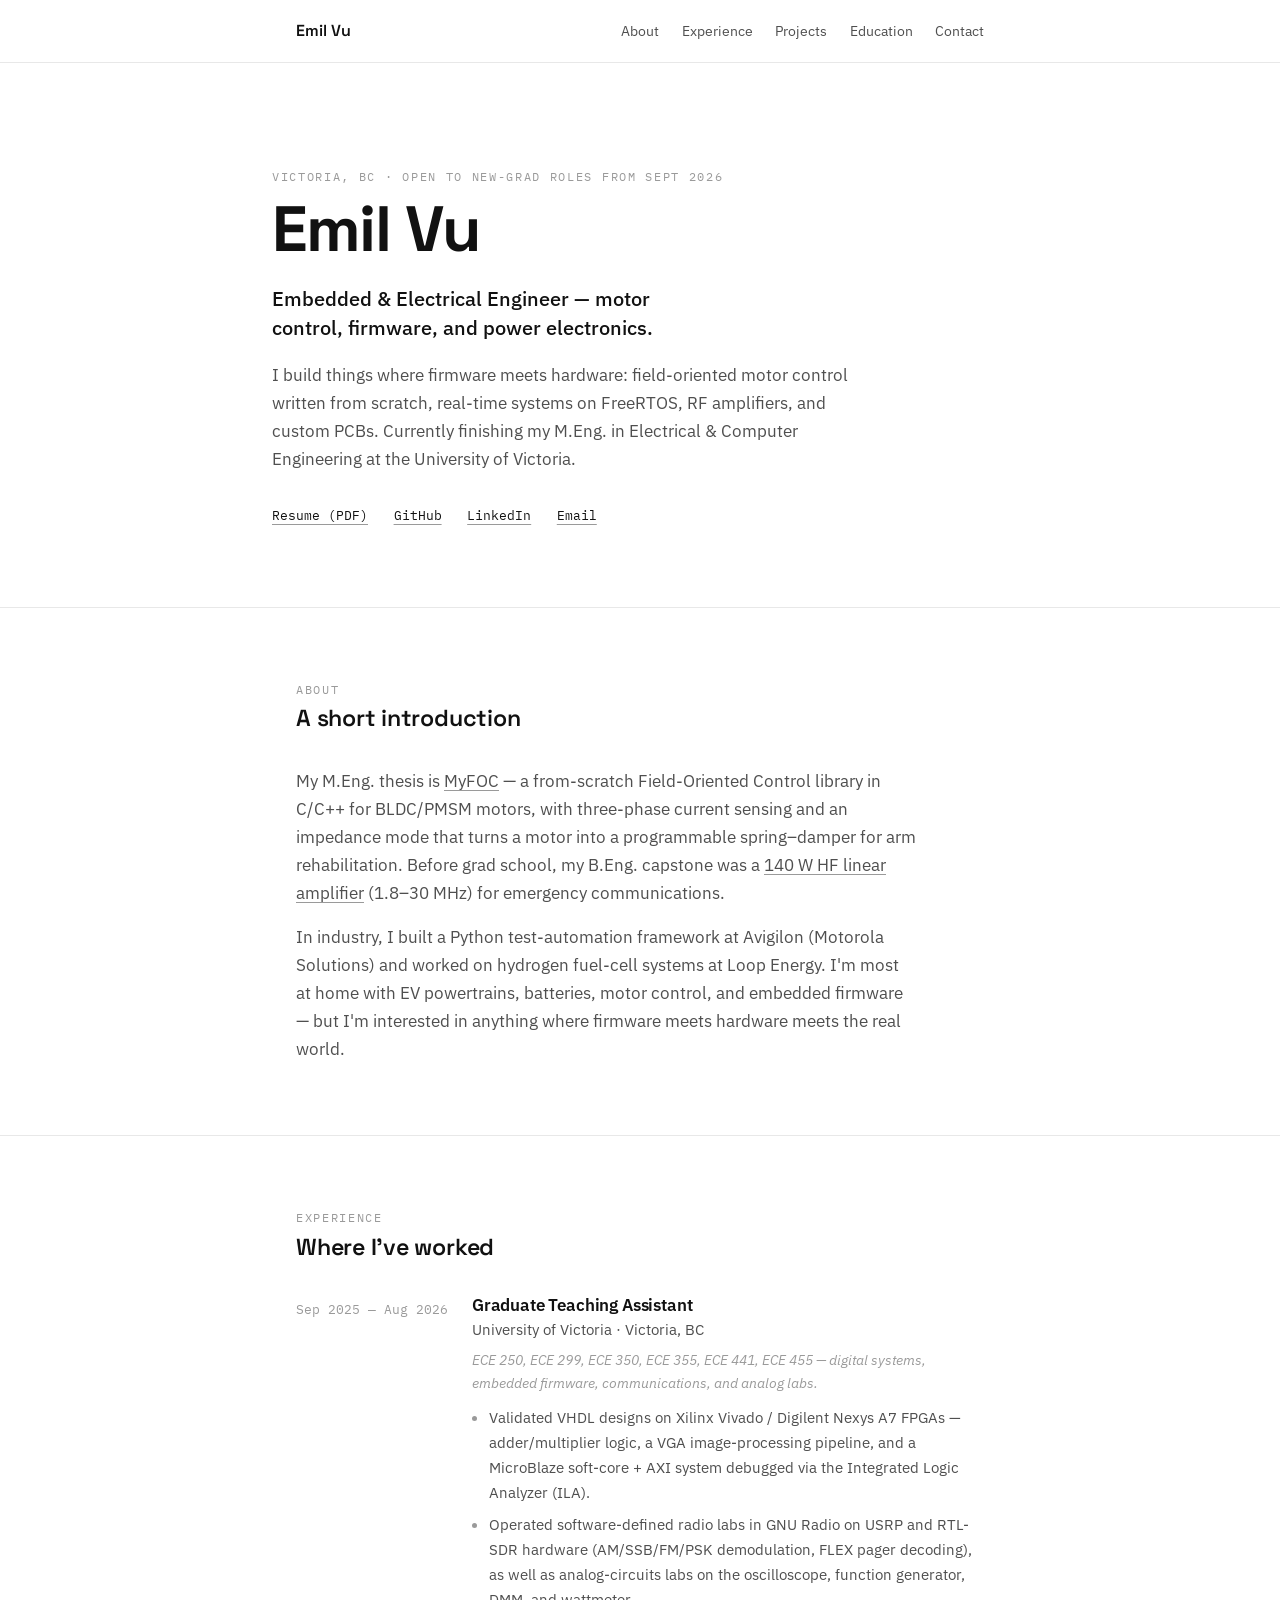
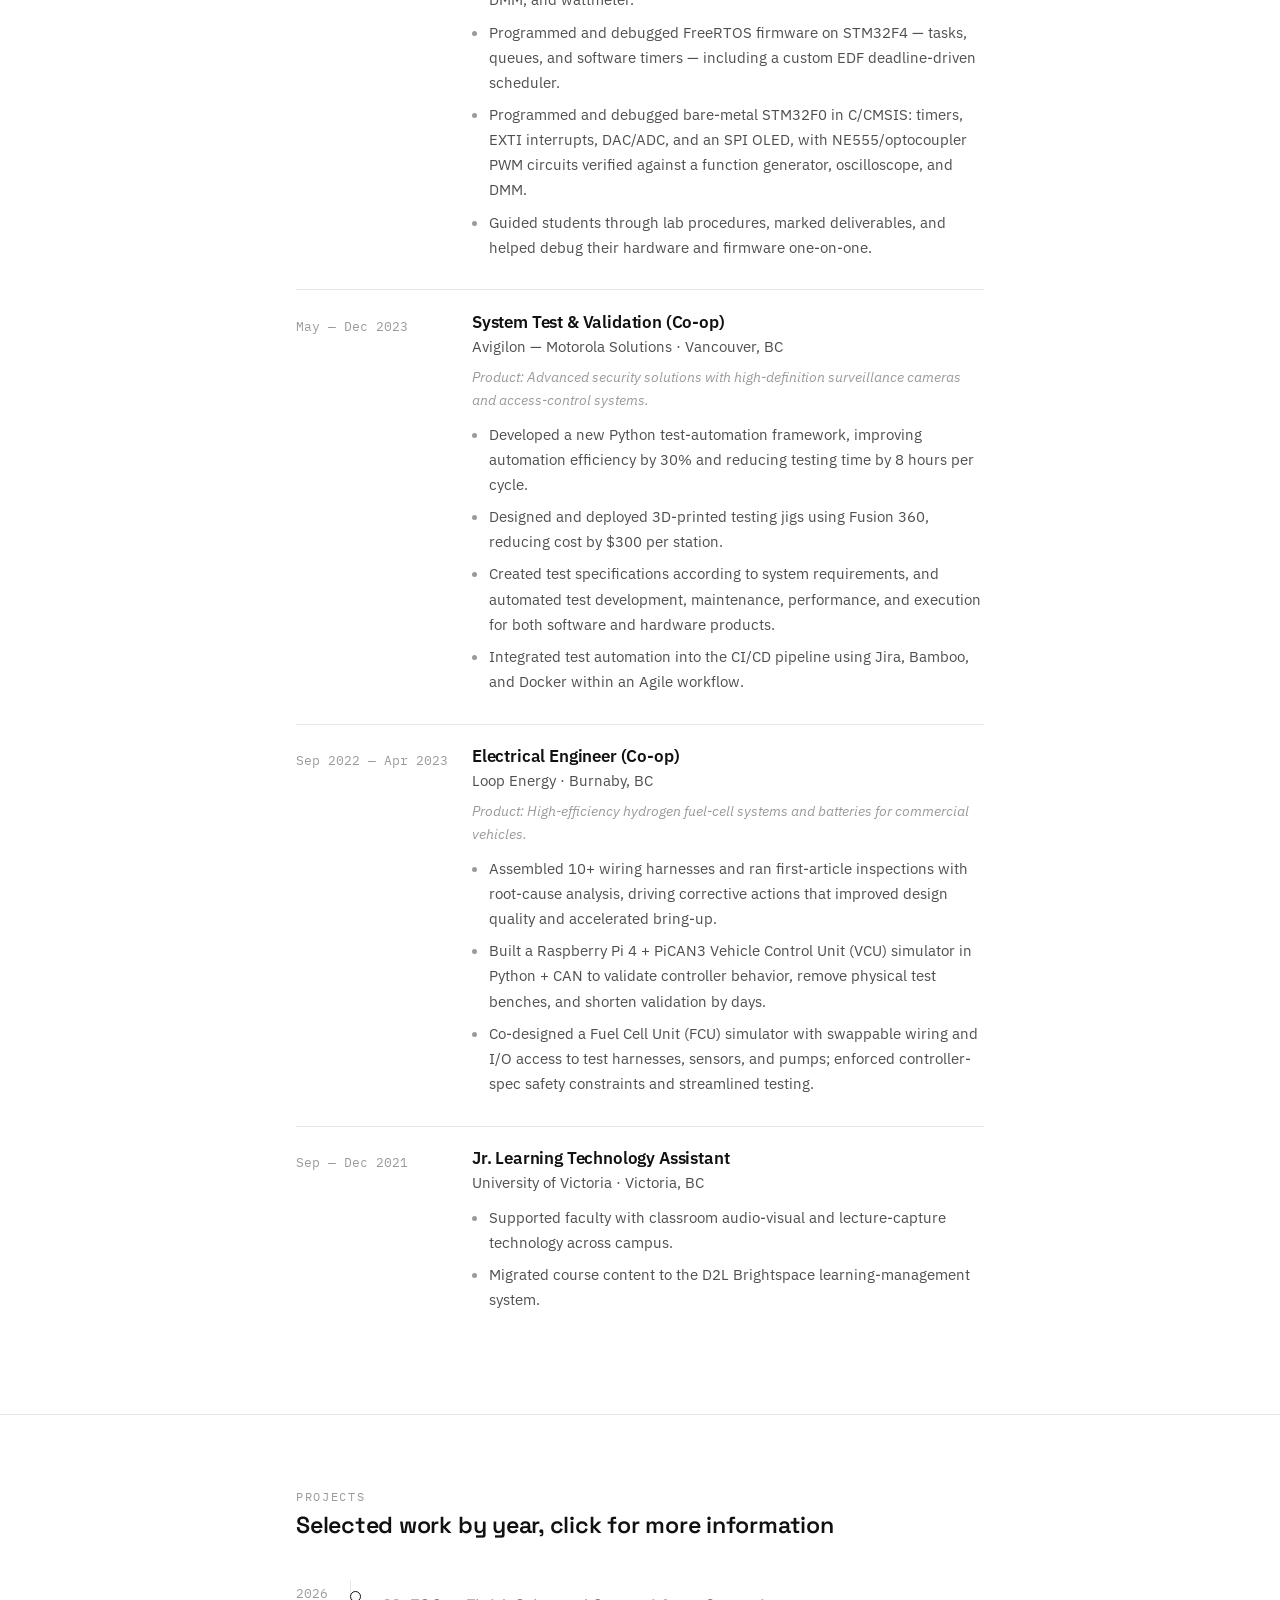
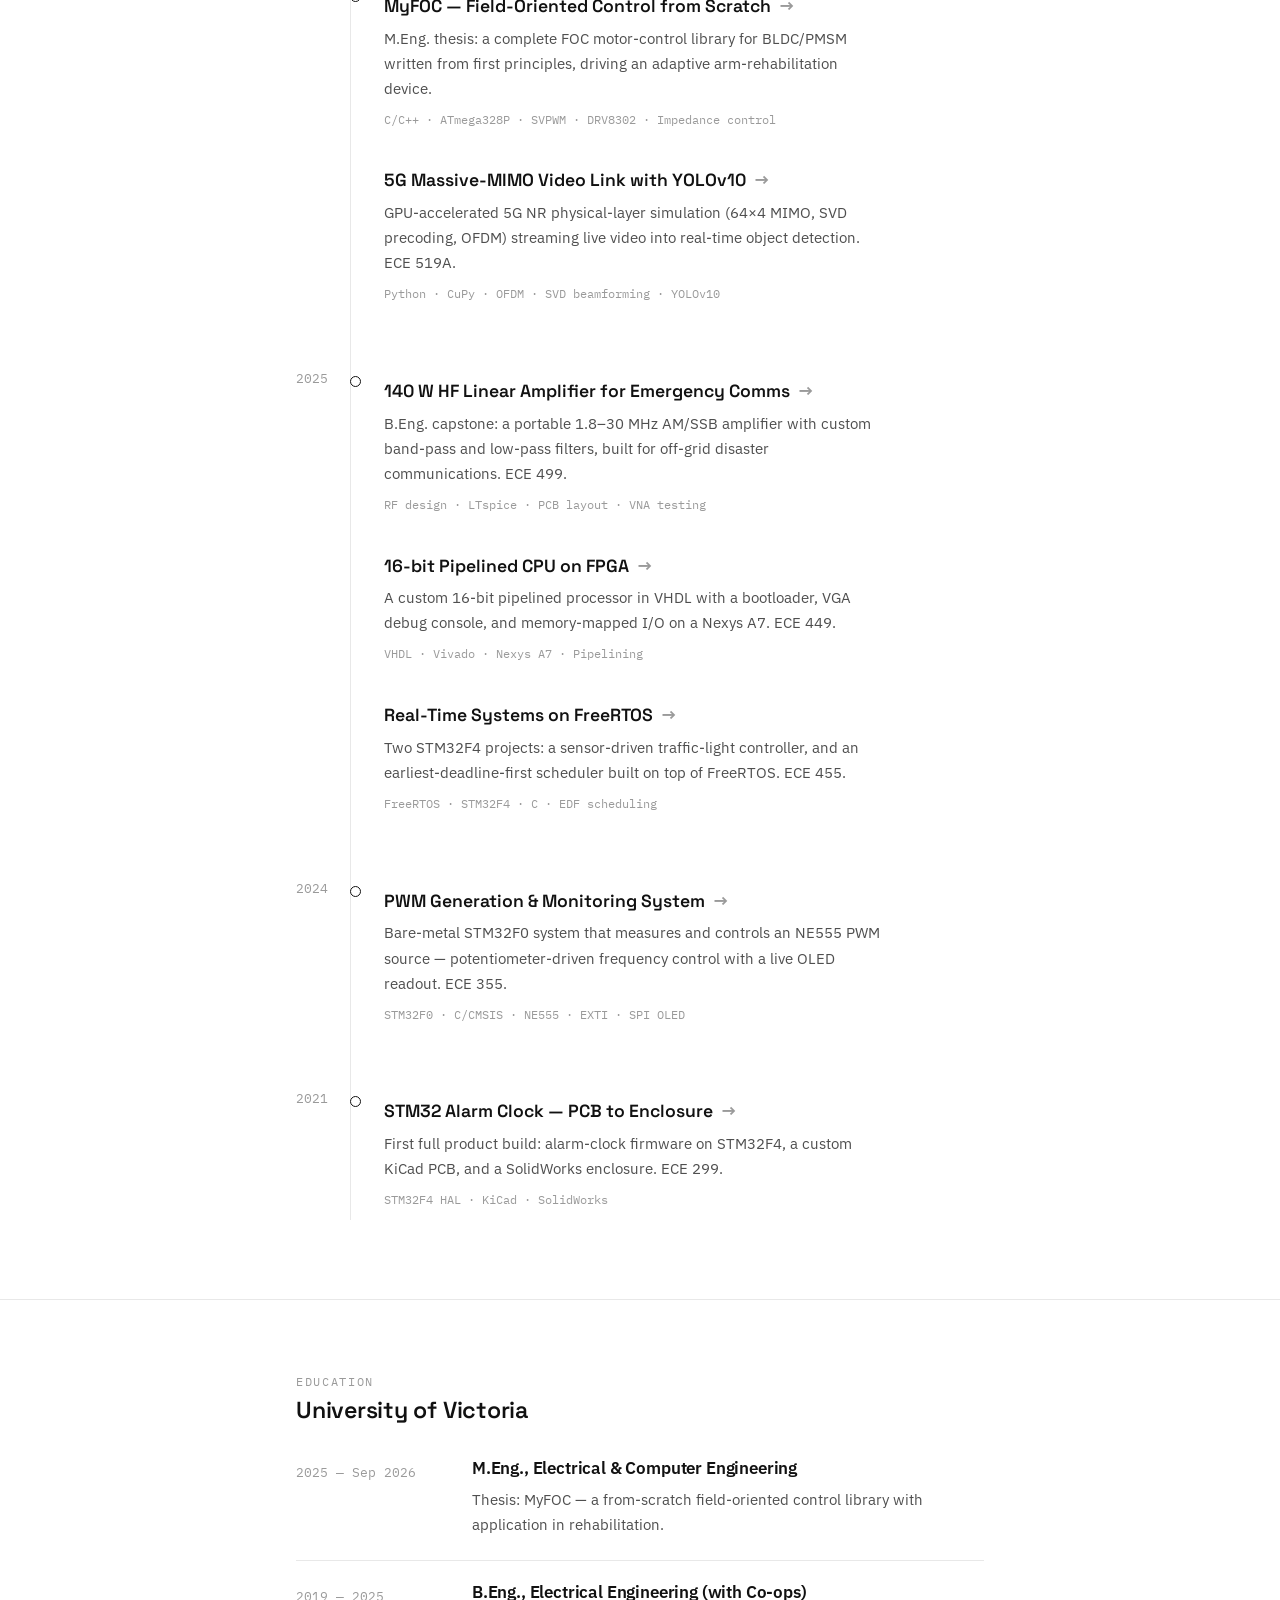
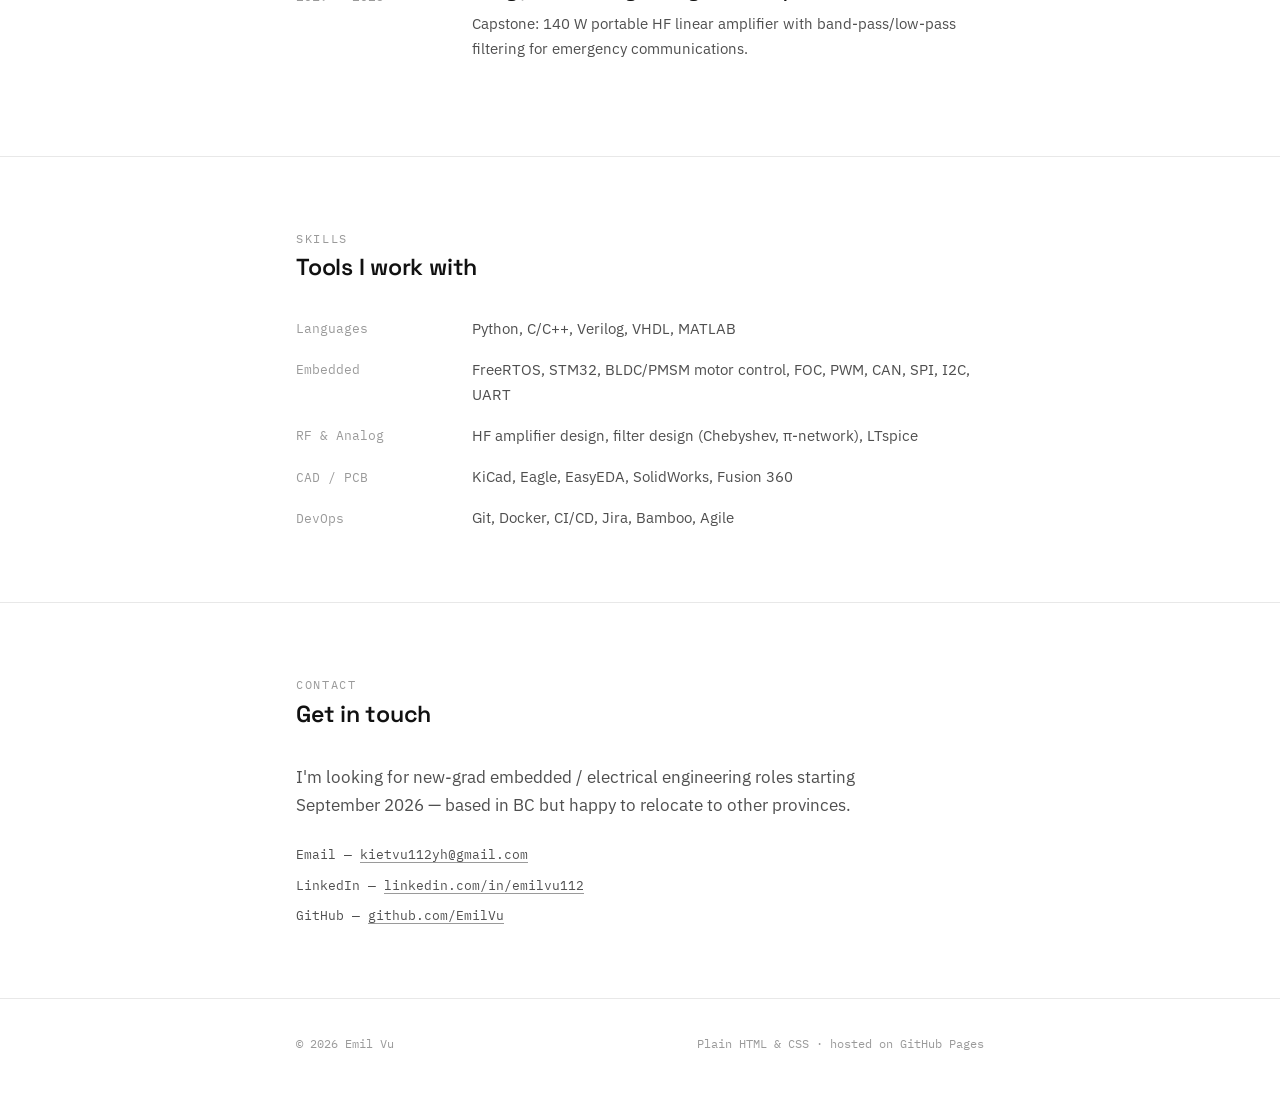
==== commit 02cc7356: "Update project section heading for clarity" ====
--- a/index.html
+++ b/index.html
@@ -135,7 +135,7 @@
   <section id="projects" class="section">
     <div class="wrap">
       <p class="kicker">Projects</p>
-      <h2>Selected work, by year</h2>
+      <h2>Selected work by year, click for more information</h2>
 
       <div class="timeline">
 
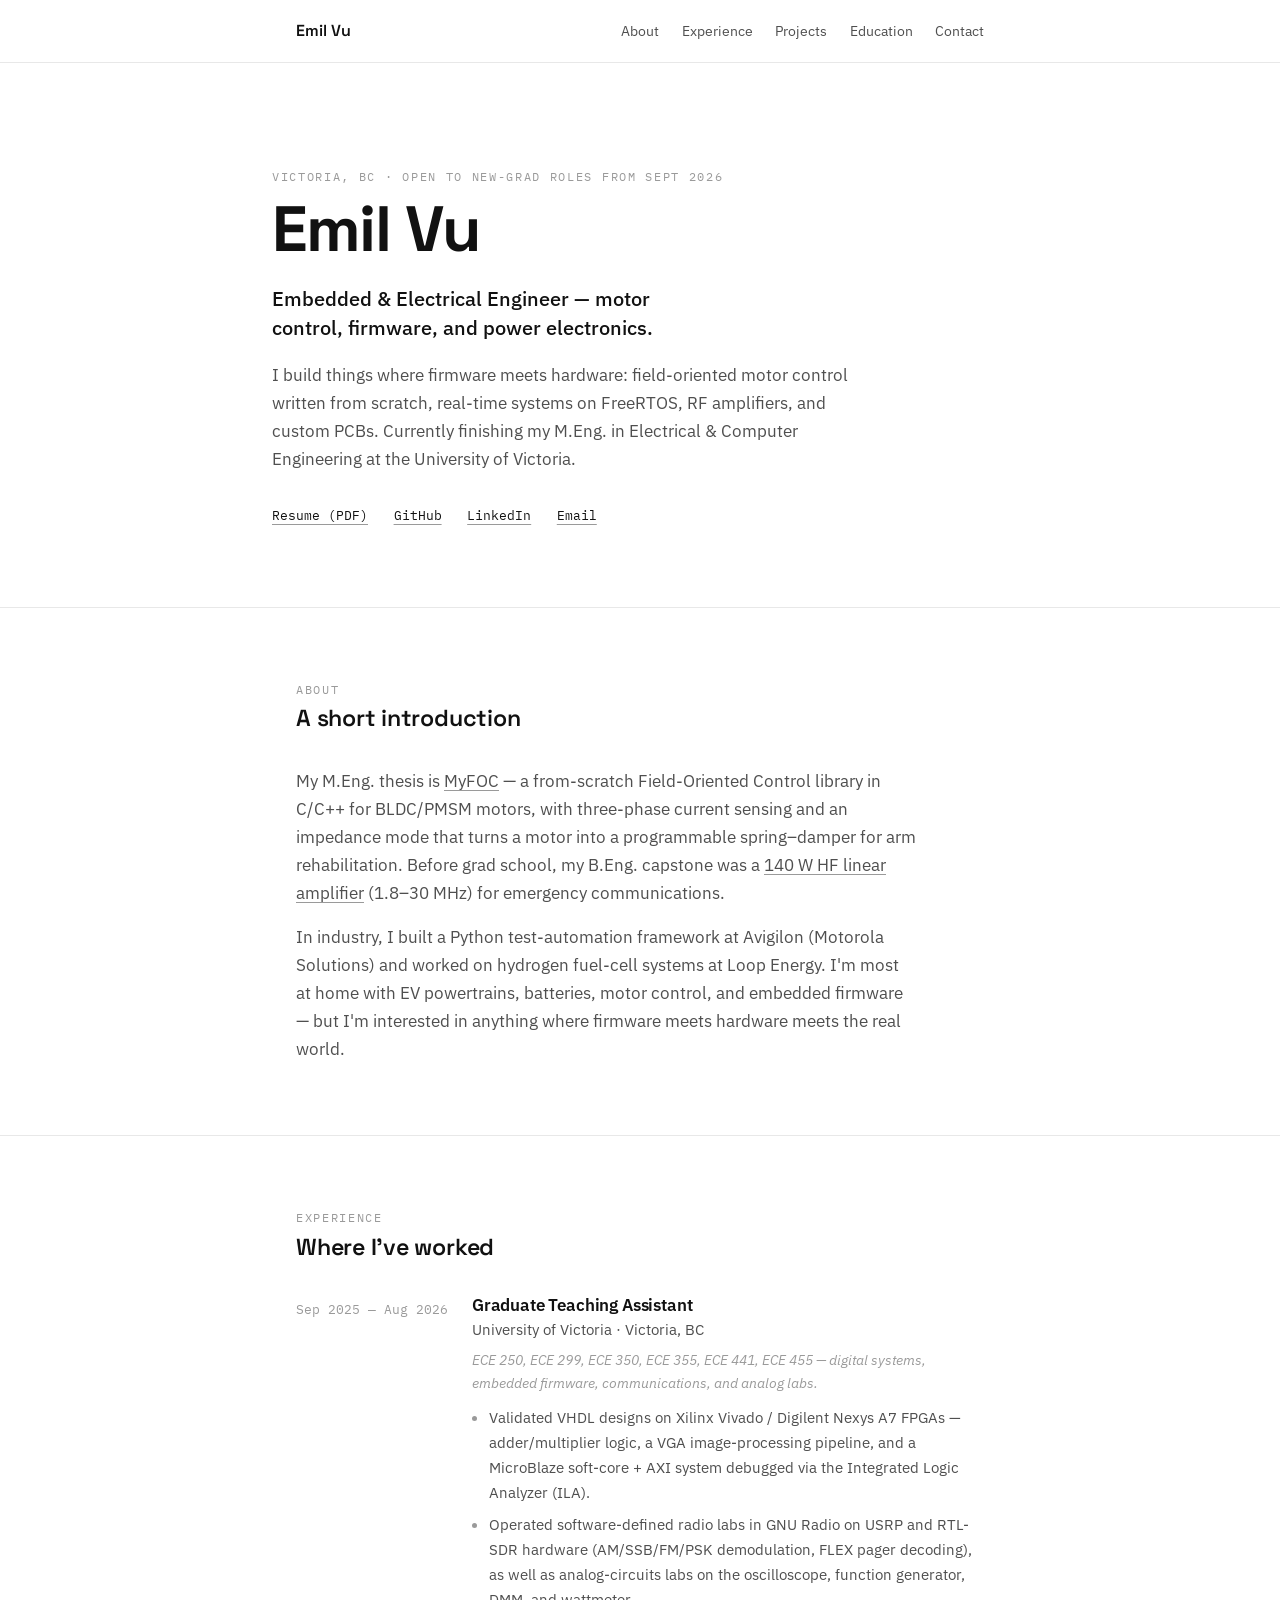
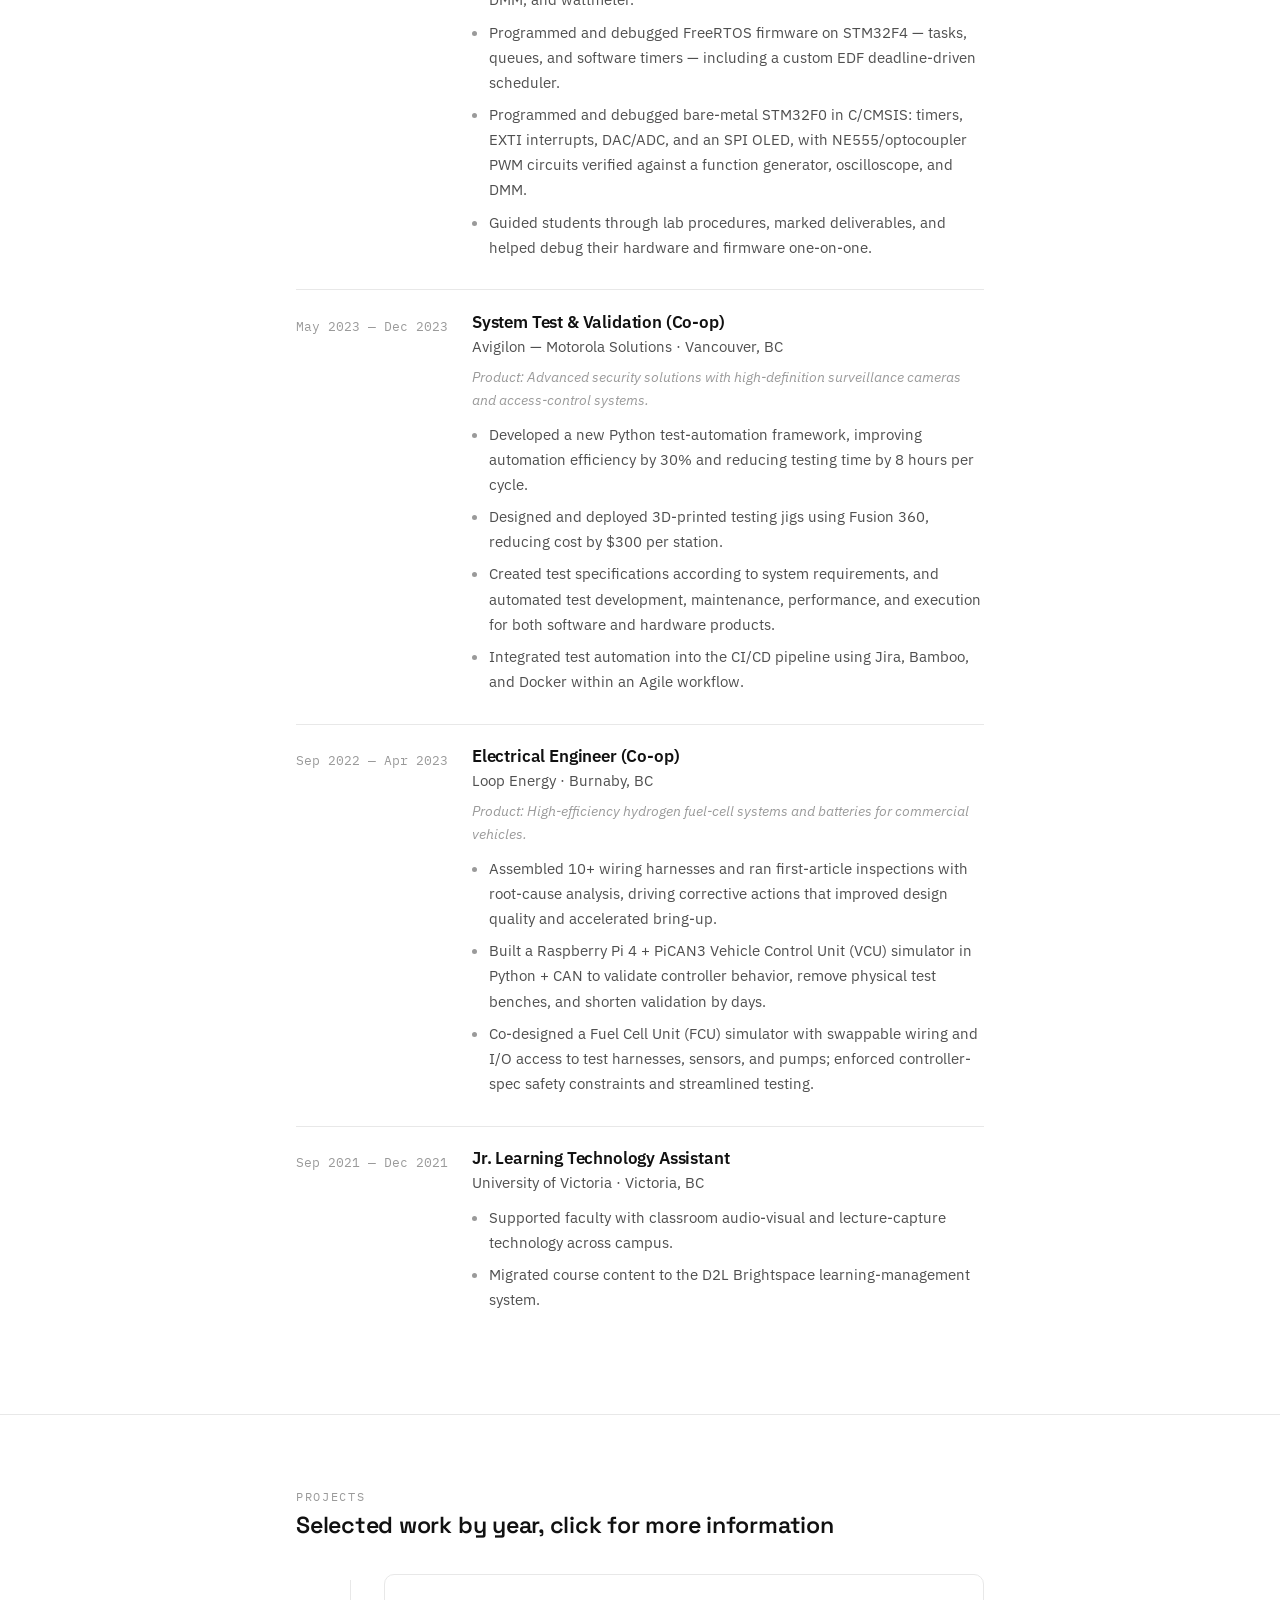
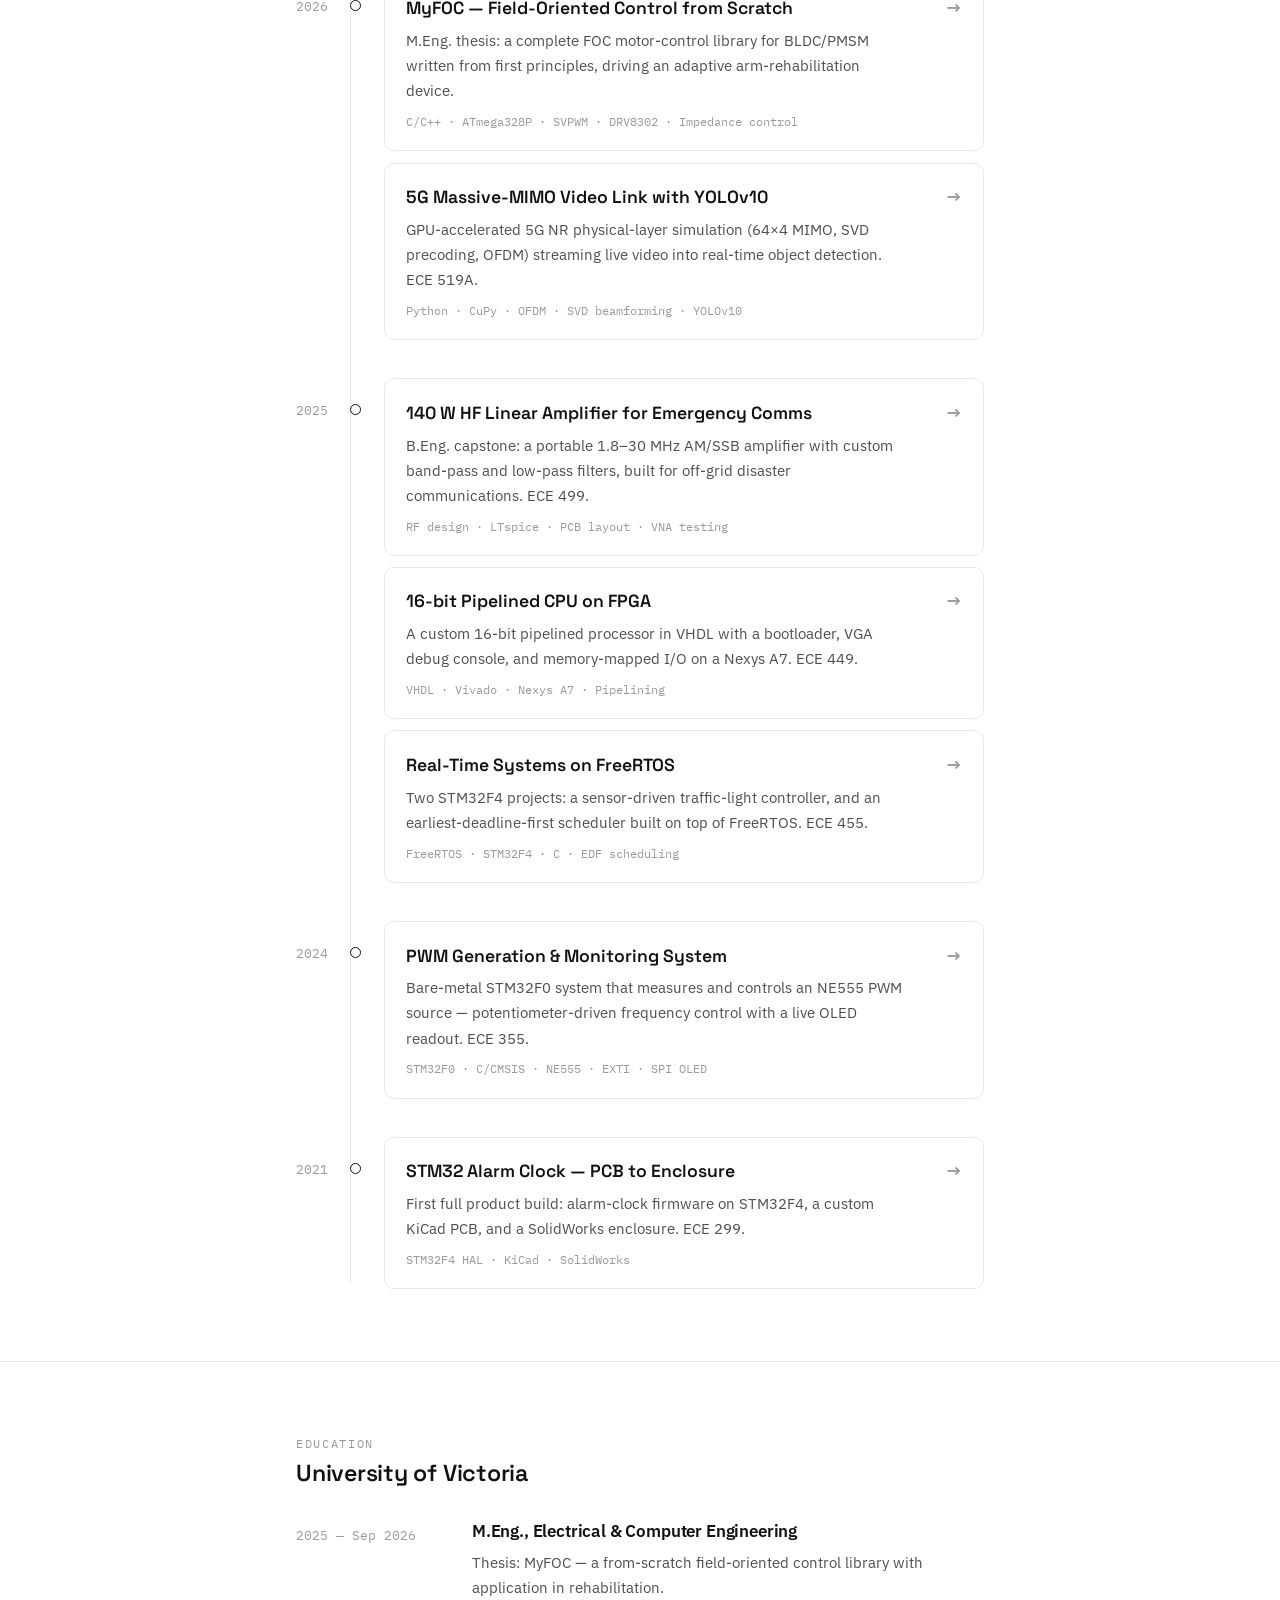
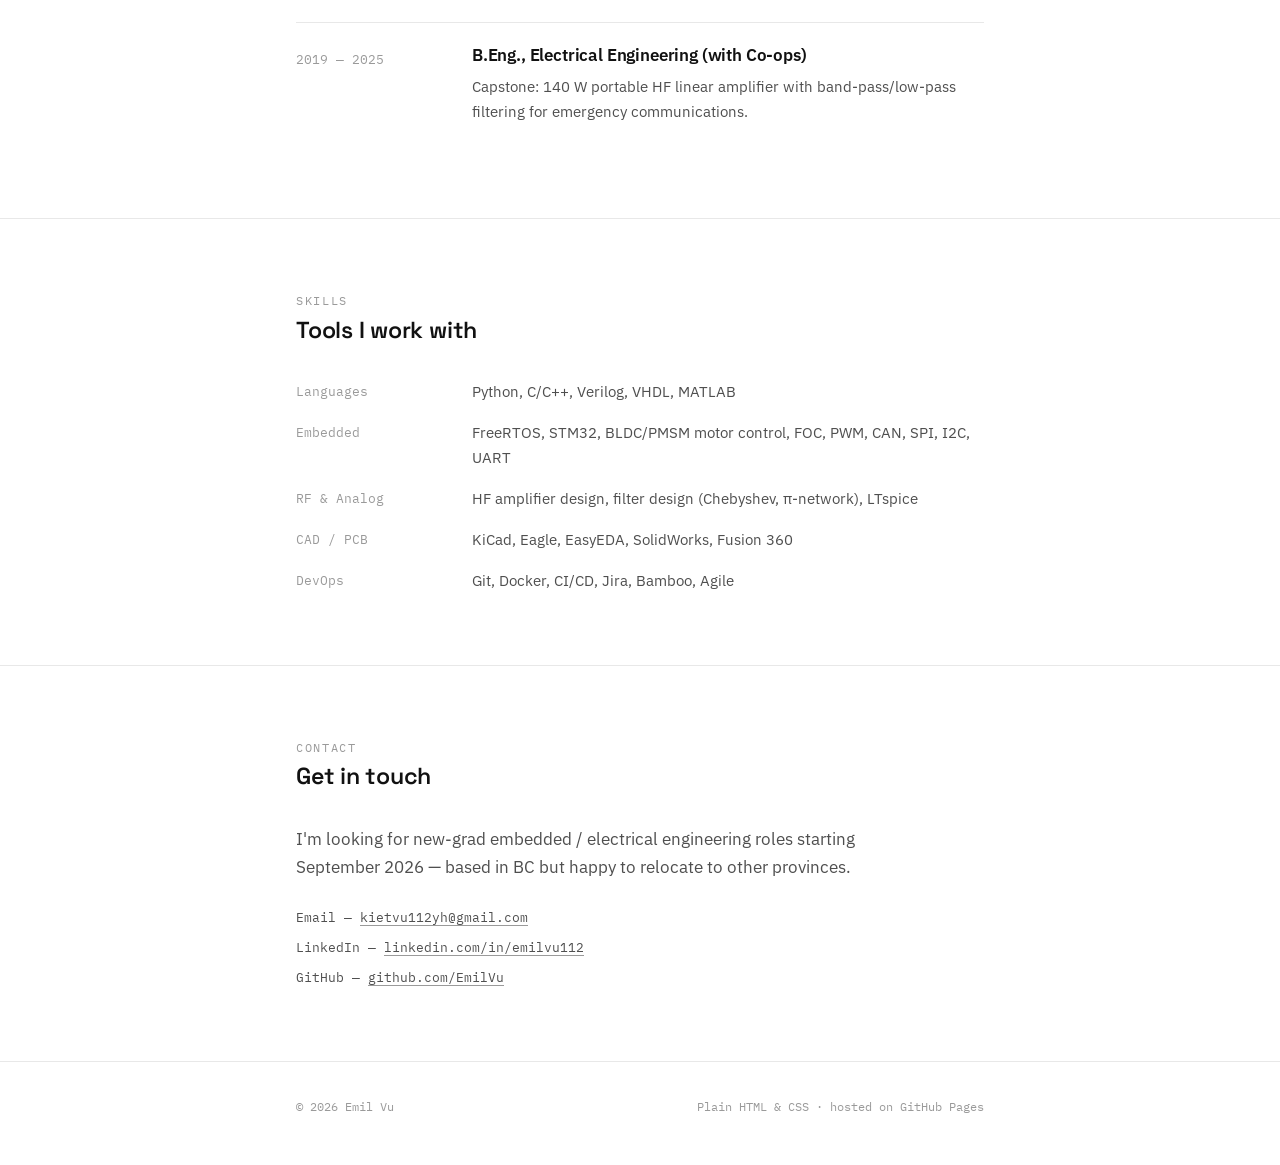
==== commit f481f74e: "Update date formats in index.html" ====
--- a/index.html
+++ b/index.html
@@ -88,7 +88,7 @@
         </div>
 
         <div class="row reveal">
-          <div class="when">May — Dec 2023</div>
+          <div class="when">May 2023 — Dec 2023</div>
           <div>
             <h3>System Test &amp; Validation (Co-op)</h3>
             <p class="org">Avigilon — Motorola Solutions · Vancouver, BC</p>
@@ -117,7 +117,7 @@
         </div>
 
         <div class="row reveal">
-          <div class="when">Sep — Dec 2021</div>
+          <div class="when">Sep 2021 — Dec 2021</div>
           <div>
             <h3>Jr. Learning Technology Assistant</h3>
             <p class="org">University of Victoria · Victoria, BC</p>
--- a/assets/css/style.css
+++ b/assets/css/style.css
@@ -138,31 +138,31 @@
 .year-group { position: relative; padding: 0 0 2.4rem; }
 .year-group:last-child { padding-bottom: 0; }
 .year {
-  position: absolute; left: -5.5rem; top: .55rem;
+  position: absolute; left: -5.5rem; top: 1.35rem;
   width: 3.4rem;
   font-family: var(--font-mono); font-size: .8125rem; color: var(--ink-3);
 }
 .year-group::before {           /* tick on the spine */
   content: "";
-  position: absolute; left: -2.1rem; top: 1.05rem;
+  position: absolute; left: -2.1rem; top: 1.6rem;
   width: 9px; height: 9px; border-radius: 50%;
   background: var(--bg); border: 1.5px solid var(--ink);
 }
 
 .proj {
   display: block;
-  padding: 1.05rem 1.1rem;
-  margin: 0 -1.1rem;
-  border-radius: 6px;
-  transition: background .15s ease;
-}
-.proj:hover { background: var(--hover); }
-.proj + .proj { margin-top: .15rem; }
+  padding: 1.15rem 1.3rem;
+  border: 1px solid var(--line);
+  border-radius: 10px;
+  transition: border-color .15s ease, background .15s ease;
+}
+.proj:hover { background: var(--hover); border-color: var(--ink); }
+.proj + .proj { margin-top: .7rem; }
 .proj .p-title {
   font-family: var(--font-display); font-weight: 600; font-size: 1.1rem;
-  display: flex; align-items: baseline; gap: .5rem;
-}
-.proj .p-title .arrow { font-family: var(--font-body); color: var(--ink-3); transition: transform .15s ease, color .15s ease; }
+  display: flex; align-items: baseline; gap: .75rem;
+}
+.proj .p-title .arrow { font-family: var(--font-body); color: var(--ink-3); margin-left: auto; transition: transform .15s ease, color .15s ease; }
 .proj:hover .arrow { transform: translateX(3px); color: var(--ink); }
 .proj .p-desc { color: var(--ink-2); font-size: .95rem; margin-top: .3rem; max-width: 56ch; }
 .proj .p-tags { margin-top: .55rem; font-family: var(--font-mono); font-size: .75rem; color: var(--ink-3); }
@@ -250,6 +250,6 @@
   .timeline::before { display: none; }
   .year-group::before { display: none; }
   .year { position: static; width: auto; display: block; margin-bottom: .5rem; padding-bottom: .4rem; border-bottom: 1px solid var(--line); }
-  .proj { margin: 0 -.6rem; padding: .9rem .6rem; }
+  .proj { padding: 1rem 1.1rem; }
   .file { grid-template-columns: 1fr; gap: .15rem; }
 }
